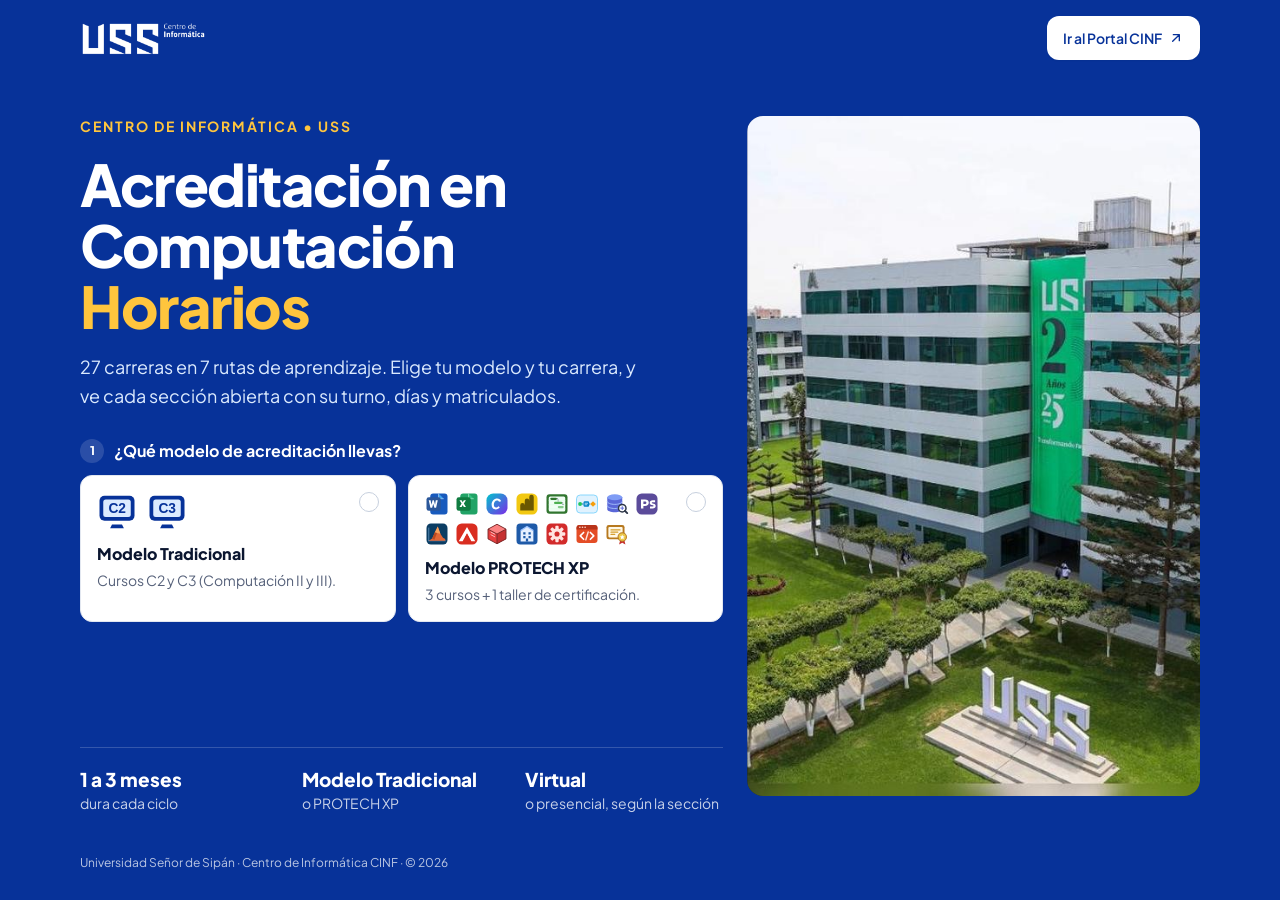
==== index.html @ 7e72a82c "feat(horarios): renombrar columna a Cupos y agregar boton de registrar en secciones" ====
<!DOCTYPE html>
<html lang="es" data-type="service" data-radius="soft" data-motion>

<head>
    <meta charset="utf-8" />
    <meta name="viewport" content="width=device-width, initial-scale=1" />
    <title>Horarios del Centro de Informática USS | Consulta de cursos</title>
    <meta name="description"
        content="Elige tu carrera de la Universidad Señor de Sipán y consulta las secciones abiertas del Centro de Informática: turno, días y matriculados." />
    <meta name="page-type" content="service" />
    <meta name="site-kind" content="other" />
    <meta name="theme-color" content="#073299" />
    <link rel="icon" type="image/x-icon" href="favicon.ico" />

    <!-- Compartir: título, descripción y foto del campus -->
    <meta property="og:type" content="website" />
    <meta property="og:title" content="Horarios del Centro de Informática USS" />
    <meta property="og:description"
        content="27 carreras, 7 rutas de aprendizaje. Consulta las secciones abiertas por ciclo." />
    <meta property="og:image" content="assets/img/campus-uss.jpg" />
    <meta property="og:locale" content="es_PE" />
    <meta name="twitter:card" content="summary_large_image" />

    <!-- Tipografía oficial USS: Plus Jakarta Sans -->
    <link rel="preconnect" href="https://fonts.googleapis.com" />
    <link rel="preconnect" href="https://fonts.gstatic.com" crossorigin />
    <link href="https://fonts.googleapis.com/css2?family=Plus+Jakarta+Sans:wght@400;500;600;700;800&display=swap"
        rel="stylesheet" />

    <link rel="stylesheet" href="assets/css/estilos.css?v=74" />
    <script>document.documentElement.classList.add('m-enter'); setTimeout(() => document.documentElement.classList.add('m-enter-done'), 700)</script>
</head>

<body>
    <!--
      Tipo: service (Centro de Informática USS, consulta de horarios).
      Hero: la herramienta de 3 pasos + foto real del campus (assets/img/campus-uss.jpg).
      Fondo azul institucional plano, sin efectos. Movimiento: assets/motion (Taste-Skill 2.5).
    -->
    <!-- Header institucional modular -->
    <header id="cinf-header" data-variant="hero" data-portal-url="https://informatica-uss.vercel.app/" data-logo-url="assets/img/logo-uss.png?v=61"></header>
    <script src="assets/js/nav-header.js"></script>

    <main id="contenido">
        <section class="hero" data-enter aria-labelledby="hero-h">
            <div class="wrap">
                <div class="hero-text hero__grid">
                    <div class="hero__texto">
                        <!-- HeroIntro modular (desacoplado, dimensiones idénticas a GEX) -->
                        <div id="hero-intro" data-eyebrow="Centro de Informática • USS" data-title-prefix="Acreditación en Computación" data-highlight="Horarios" data-lead="27 carreras en 7 rutas de aprendizaje. Elige tu modelo y tu carrera, y ve cada sección abierta con su turno, días y matriculados."></div>
                        <script src="assets/js/hero-intro.js"></script>

                        <!-- La herramienta: los tres pasos viven en este panel -->
                        <div class="herramienta" id="tarjeta-carrera">

                            <!-- PASO 1: Modelo de acreditación (va primero: define qué cursos se muestran) -->
                            <div class="paso paso-modelo" id="paso-modelo">
                                <p class="paso__titulo" id="titulo-modelo">
                                    <span class="paso__num" aria-hidden="true">1</span>
                                    <span data-texto="portada.pregunta">¿Qué modelo de acreditación llevas?</span>
                                </p>
                                <div class="selector-modelo-grid" role="radiogroup" aria-labelledby="titulo-modelo">
                                    <div class="card card-modelo-opcion" id="opcion-modelo-tradicional"
                                        data-modelo="tradicional" role="radio" aria-checked="false" tabindex="0">
                                        <span class="card-modelo-opcion__check" aria-hidden="true"></span>
                                        <span class="card-modelo-opcion__iconos card-modelo-opcion__iconos--grandes"
                                            aria-hidden="true">
                                            <img src="assets/img/cursos/computacion-ii.svg?v=2" alt="C2" width="40"
                                                height="40" />
                                            <img src="assets/img/cursos/computacion-iii.svg?v=2" alt="C3" width="40"
                                                height="40" />
                                        </span>
                                        <strong class="card-modelo-opcion__titulo" data-texto="tradicional.titulo">Modelo Tradicional</strong>
                                        <span class="card-modelo-opcion__desc" data-texto="tradicional.descripcion">Cursos C2 y C3 (Computación II y III).</span>
                                    </div>

                                    <div class="card card-modelo-opcion" id="opcion-modelo-protech"
                                        data-modelo="protech" role="radio" aria-checked="false" tabindex="0">
                                        <span class="card-modelo-opcion__check" aria-hidden="true"></span>
                                        <span class="card-modelo-opcion__iconos" aria-hidden="true">
                                            <img src="assets/img/cursos/word.svg" alt="" width="24" height="24" />
                                            <img src="assets/img/cursos/excel.svg" alt="" width="24" height="24" />
                                            <img src="assets/img/cursos/canva.svg" alt="" width="24" height="24" />
                                            <img src="assets/img/cursos/power-bi.svg" alt="" width="24" height="24" />
                                            <img src="assets/img/cursos/project.svg" alt="" width="24" height="24" />
                                            <img src="assets/img/cursos/bizagi.svg" alt="" width="24" height="24" />
                                            <img src="assets/img/cursos/base-datos.svg" alt="" width="24" height="24" />
                                            <img src="assets/img/cursos/spss.svg" alt="" width="24" height="24" />
                                            <img src="assets/img/cursos/matlab.svg" alt="" width="24" height="24" />
                                            <img src="assets/img/cursos/autocad.svg" alt="" width="24" height="24" />
                                            <img src="assets/img/cursos/sketchup.svg" alt="" width="24" height="24" />
                                            <img src="assets/img/cursos/revit.svg" alt="" width="24" height="24" />
                                            <img src="assets/img/cursos/solidworks.svg" alt="" width="24" height="24" />
                                            <img src="assets/img/cursos/diseno-web.svg" alt="" width="24" height="24" />
                                            <img src="assets/img/cursos/taller.svg" alt="" width="24" height="24" />
                                        </span>
                                        <strong class="card-modelo-opcion__titulo" data-texto="protech.titulo">Modelo PROTECH XP</strong>
                                        <span class="card-modelo-opcion__desc" data-texto="protech.descripcion">3 cursos + 1 taller de
                                            certificación.</span>
                                    </div>
                                </div>
                            </div>

                            <!-- PASO 2: Carrera (aparece al elegir el modelo) -->
                            <div class="paso" id="vista-carrera" hidden>
                                <p class="paso__titulo">
                                    <span class="paso__num" aria-hidden="true">2</span>
                                    <label for="input-carrera-principal">¿Cuál es tu carrera?</label>
                                </p>
                                <div class="buscador-fila">
                                    <div class="carrera-combobox" id="carrera-combobox">
                                        <div class="carrera-combobox__wrap" id="carrera-combobox-wrap">
                                            <svg class="icono carrera-combobox__icono" viewBox="0 0 24 24"
                                                aria-hidden="true">
                                                <circle cx="11" cy="11" r="7" />
                                                <path d="m20 20-3.5-3.5" />
                                            </svg>
                                            <input type="text" class="carrera-combobox__input"
                                                id="input-carrera-principal"
                                                placeholder="Psicología, Derecho, Sistemas…" autocomplete="off"
                                                spellcheck="false" aria-controls="lista-opciones-carreras"
                                                aria-autocomplete="list" />
                                            <button type="button" class="carrera-combobox__chevron"
                                                id="btn-toggle-carrera" aria-label="Ver todas las carreras">
                                                <svg class="icono" viewBox="0 0 24 24" aria-hidden="true">
                                                    <path d="m6 9 6 6 6-6" />
                                                </svg>
                                            </button>
                                        </div>
                                        <div class="carrera-combobox__dropdown" id="dropdown-carreras" hidden>
                                            <div class="carrera-combobox__options" id="lista-opciones-carreras"
                                                role="listbox" aria-label="Carreras"></div>
                                        </div>
                                    </div>
                                    <button type="button" class="btn btn--primary btn--lg" id="btn-buscar-carrera">Ver
                                        mis
                                        horarios</button>
                                </div>
                                <p class="campo__ayuda">Después eliges el ciclo y ves sus horarios.</p>
                            </div>

                            <!-- PASO 3: aparece en el mismo panel al elegir la carrera -->
                            <div class="paso" id="vista-ciclos" hidden>
                                <div class="carrera-seleccionada-barra">
                                    <div>
                                        <span class="carrera-seleccionada-barra__tag">Tu carrera</span>
                                        <strong class="carrera-seleccionada-barra__nombre"
                                            id="carrera-elegida-badge">Derecho</strong>
                                    </div>
                                    <button type="button" class="btn btn--claro btn--sm" id="btn-cambiar-carrera">
                                        Cambiar carrera
                                    </button>
                                </div>

                                <!-- PASO 3: Ciclo de apertura -->
                                <div class="paso paso-ciclos">
                                    <p class="paso__titulo">
                                        <span class="paso__num" aria-hidden="true">3</span>
                                        Elige el ciclo y abre sus horarios
                                    </p>
                                    <div class="grid-ciclos-compacto" id="grid-ciclos"></div>
                                </div>
                            </div>
                        </div>

                        <dl class="hero__datos">
                            <div>
                                <dt data-texto="datos.0.valor">1 a 3 meses</dt>
                                <dd data-texto="datos.0.texto">dura cada ciclo</dd>
                            </div>
                            <div>
                                <dt data-texto="datos.1.valor">Modelo Tradicional</dt>
                                <dd data-texto="datos.1.texto">o PROTECH XP</dd>
                            </div>
                            <div>
                                <dt data-texto="datos.2.valor">Virtual</dt>
                                <dd data-texto="datos.2.texto">o presencial, según la sección</dd>
                            </div>
                        </dl>
                    </div>

                    <div class="hero__frame">
                        <img class="hero__media" src="assets/img/campus-uss.jpg"
                            srcset="assets/img/campus-uss-800.jpg 800w, assets/img/campus-uss.jpg 1280w"
                            sizes="(max-width: 991px) 100vw, 1200px" fetchpriority="high"
                            alt="Campus de la Universidad Señor de Sipán en Chiclayo, con el letrero USS en los jardines"
                            width="1280" height="784" />
                    </div>
                </div>
                <p class="hero__pie">Universidad Señor de Sipán · Centro de Informática CINF · © 2026</p>
            </div>
        </section>
    </main>

    <!-- Datos (Google Drive) y lógica de selección -->
    <script src="assets/js/config.js?v=49"></script>
    <script src="assets/js/datos.js?v=54"></script>
    <script src="assets/js/textos.js?v=2"></script>
    <script src="assets/js/index.js?v=70"></script>
    <script type="module">
        // En el portal (informatica-uss.vercel.app) el proxy no reenvía /assets/motion/;
        // ahí la capa de movimiento se pide directo al deploy de esta app.
        const raiz = location.hostname === 'informatica-uss.vercel.app' ? 'https://uss-consulta-curso.vercel.app/' : './';
        import(`${raiz}assets/motion/motion.js?v=61`);
    </script>
</body>

</html>
---- assets/css/estilos.css ----
/* ===================================================================
   USS Consulta de Cursos · Estilos del Centro de Informática (CINF)
   Archivo: assets/css/estilos.css
   Sistema propio (sin Bootstrap): tokens, escala tipográfica de 6 pasos,
   un estilo de tarjeta, un par de botones y un radio.
   La capa de movimiento (hover, press, entrada del hero) vive en
   assets/motion/motion.css (Taste-Skill 2.5) y lee los tokens de aquí.
   =================================================================== */

/* -------------------------------------------------------------------
   0. Tokens
   ------------------------------------------------------------------- */
:root {
    /* Color institucional USS */
    --uss-azul: #073299;
    --uss-azul-900: #041d5f;
    --uss-azul-700: #0a3fb8;
    --uss-azul-50: #eef3fd;
    --uss-oro: #ffc53d;

    /* Tierra, tinta y líneas */
    --bg: #ffffff;
    --surface: #f4f6fa;
    --ink: #0b1630;
    --ink-2: #2a3550;
    --muted: #556079;
    --line: #e2e7f0;
    --line-strong: #c7d0de;
    --card: #ffffff;

    /* Acción (la lee motion.css) */
    --action: var(--uss-azul);
    --action-ink: #ffffff;

    /* Estados */
    --ok: #0f7a45;
    --ok-bg: #e8f6ee;
    --cerrado: #b42318;
    --cerrado-bg: #fdecea;

    /* Tipografía: 6 pasos */
    --font: "Plus Jakarta Sans", system-ui, -apple-system, "Segoe UI", Roboto, sans-serif;
    --t-xs: 12px;
    --t-sm: 14px;
    --t-base: 16px;
    --t-lg: 19px;
    --t-xl: 26px;
    --t-hero: clamp(36px, 4.2vw, 60px);

    /* Forma y espacio */
    --r: 12px;
    --r-sm: 8px;
    --r-btn: 10px;
    --gut: 80px;
    --wrap: 1280px;
    --nav-h: 76px;
    --ease: cubic-bezier(.2, .8, .2, 1);
    --sombra: 0 1px 2px rgb(11 22 48 / .05), 0 8px 24px -16px rgb(11 22 48 / .18);
}

/* -------------------------------------------------------------------
   1. Base
   ------------------------------------------------------------------- */
*,
*::before,
*::after {
    box-sizing: border-box;
}

html {
    -webkit-text-size-adjust: 100%;
}

body {
    margin: 0;
    min-height: 100vh;
    display: flex;
    flex-direction: column;
    background: var(--surface);
    color: var(--ink);
    font-family: var(--font);
    font-size: var(--t-base);
    line-height: 1.5;
    -webkit-font-smoothing: antialiased;
}

h1, h2, h3, p, ul, ol, figure {
    margin: 0;
}

img, svg {
    display: block;
    max-width: 100%;
}

button, input, select {
    font: inherit;
    color: inherit;
}

button {
    cursor: pointer;
}

a {
    color: var(--action);
}

[hidden] {
    display: none !important;
}

:focus-visible {
    outline: 2px solid var(--action);
    outline-offset: 2px;
}

.visually-hidden {
    position: absolute !important;
    width: 1px;
    height: 1px;
    padding: 0;
    margin: -1px;
    overflow: hidden;
    clip: rect(0 0 0 0);
    white-space: nowrap;
    border: 0;
}

.icono {
    width: 20px;
    height: 20px;
    flex: none;
    fill: none;
    stroke: currentColor;
    stroke-width: 1.8;
    stroke-linecap: round;
    stroke-linejoin: round;
}

.icono--sm {
    width: 16px;
    height: 16px;
}

.wrap {
    width: min(100% - 2 * var(--gut), var(--wrap));
    margin-inline: auto;
}

@media (max-width: 1023px) {
    :root {
        --gut: 48px;
    }
}

@media (max-width: 639px) {
    :root {
        --gut: 20px;
    }
}

/* Enlace para saltar al contenido: primer foco del teclado */
.skip-link {
    position: absolute;
    top: 12px;
    left: 0;
    z-index: 100;
    padding: 10px 16px;
    border-radius: var(--r-btn);
    background: var(--bg);
    color: var(--ink);
    font-weight: 700;
    font-size: var(--t-sm);
    text-decoration: none;
    transform: translateY(-160%);
}

.skip-link:focus-visible {
    transform: none;
}

/* -------------------------------------------------------------------
   2. Botones: un par (primario y secundario) + variante clara sobre azul
   El hover, el paso de 1px y el press los pone motion.css.
   ------------------------------------------------------------------- */
.btn {
    display: inline-flex;
    align-items: center;
    justify-content: center;
    gap: 8px;
    min-height: 44px;
    padding: 0 18px;
    border: 1px solid transparent;
    border-radius: var(--r-btn);
    font-size: var(--t-sm);
    font-weight: 700;
    line-height: 1;
    text-decoration: none;
    white-space: nowrap;
    cursor: pointer;
}

.btn--primary {
    background: var(--action);
    color: var(--action-ink);
}

.btn--secondary {
    background: var(--bg);
    color: var(--ink);
    border-color: var(--line-strong);
}

.btn--claro {
    background: transparent;
    color: #ffffff;
    border-color: rgb(255 255 255 / .42);
}

.btn--claro:hover {
    background: rgb(255 255 255 / .1);
    border-color: rgb(255 255 255 / .8);
}

.btn--sm {
    min-height: 40px;
    padding: 0 14px;
}

.btn--lg {
    min-height: 56px;
    height: 56px;
    padding: 0 24px;
    border-radius: 12px;
    font-size: 16px;
    font-weight: 700;
}

@media (min-width: 640px) {
    .btn--lg {
        min-height: 64px;
        height: 64px;
    }
}

/* -------------------------------------------------------------------
   3. Navegación
   ------------------------------------------------------------------- */
.nav {
    position: relative;
    z-index: 20;
}

.nav__fila {
    position: relative;
    display: flex;
    align-items: center;
    justify-content: space-between;
    gap: 16px;
    min-height: var(--nav-h);
}

.nav__izq {
    display: flex;
    align-items: center;
    gap: 16px;
    min-width: 0;
}

.nav__marca {
    display: inline-flex;
    align-items: center;
    min-height: 44px;
    text-decoration: none;
}

.nav__marca img {
    width: auto;
    height: 34px;
}

.nav--sobre-azul .nav__marca img {
    filter: brightness(0) invert(1);
}

/* Sobre el azul del hero (portada) */
.nav--sobre-azul {
    position: absolute;
    inset: 0 0 auto 0;
}

/* Barra clara fija (página de horarios) */
.nav--claro {
    position: sticky;
    top: 0;
    background: var(--bg);
    border-bottom: 1px solid var(--line);
}

.nav--claro .nav__fila {
    min-height: 64px;
}

.nav__texto-largo {
    display: inline;
}

/* -------------------------------------------------------------------
   4. Portada: el hero es la herramienta (pasos 1 a 3) + foto del campus
   ------------------------------------------------------------------- */
.hero {
    position: relative;
    min-height: 100vh;
    min-height: 100svh;
    display: flex;
    flex-direction: column;
    padding-top: var(--nav-h);
    padding-bottom: 0;
    background: var(--uss-azul);
    color: #ffffff;
}

/* Sobre el azul, la acción principal es el dorado institucional */
.hero {
    --action: var(--uss-oro);
    --action-ink: var(--ink);
}

.hero > .wrap {
    flex: 1;
    display: flex;
    flex-direction: column;
    justify-content: space-between;
}

.hero-text {
    flex: 1;
    margin-block: auto;
    padding: 32px 0;
}

@media (min-width: 1024px) {
    .hero-text {
        padding: 40px 0;
    }
}

.hero__pie {
    padding-bottom: 28px;
    color: rgb(255 255 255 / .72);
    font-size: var(--t-xs);
    text-wrap: balance;
}

/* Tres datos reales al pie de la columna de texto */
.hero__datos {
    display: grid;
    grid-template-columns: repeat(3, minmax(0, 1fr));
    gap: 24px;
    margin: auto 0 0;
    padding-top: 20px;
    border-top: 1px solid rgb(255 255 255 / .18);
}

.hero__datos dt {
    font-size: var(--t-lg);
    font-weight: 800;
    line-height: 1.2;
}

.hero__datos dd {
    margin: 2px 0 0;
    font-size: var(--t-sm);
    color: rgb(255 255 255 / .78);
}

.hero:has(#vista-ciclos:not([hidden])) .hero__datos {
    display: none;
}

.hero > .wrap {
    position: relative;
    z-index: 1;
}

.hero__grid {
    display: grid;
    grid-template-columns: repeat(12, minmax(0, 1fr));
    column-gap: 24px;
    row-gap: 32px;
    align-items: start;
}

.hero__texto {
    grid-column: 1 / span 7;
    align-self: stretch;
    padding-right: 0;
    display: flex;
    flex-direction: column;
    min-width: 0;
}

.hero-intro {
    display: flex;
    flex-direction: column;
}

.hero__eyebrow {
    color: var(--uss-oro, #ffc53d);
    font-size: 14px;
    font-weight: 700;
    letter-spacing: .14em;
    text-transform: uppercase;
    margin: 0 0 16px 0;
}

.hero h1 {
    font-size: 2.15rem;
    line-height: 1.06;
    font-weight: 800;
    letter-spacing: -0.025em;
    margin: 0 0 16px 0;
    color: #ffffff;
    max-width: none;
    text-wrap: balance;
}

@media (min-width: 640px) {
    .hero h1 {
        font-size: 3rem;
    }
}

@media (min-width: 1280px) {
    .hero h1 {
        font-size: 3.6rem;
    }
}

.hero__resalte {
    display: block;
    color: var(--uss-oro, #ffc53d);
}

.hero__lead {
    max-width: 576px;
    color: #dbeafe;
    font-size: 18px;
    line-height: 1.625;
    margin: 0 0 28px 0;
}

.hero__frame {
    grid-column: 8 / span 5;
    position: relative;
    align-self: stretch;
    height: min(680px, calc(100svh - var(--nav-h) - 96px));
    min-height: 440px;
    border-radius: 16px;
    overflow: hidden;
    background: var(--uss-azul-900);
}

.hero__media {
    width: 100%;
    height: 100%;
    object-fit: cover;
    object-position: 46% 60%;
    transition: transform 700ms cubic-bezier(0.16, 1, 0.3, 1);
}

.hero__frame:hover .hero__media {
    transform: scale(1.03);
}

/* Con la carrera elegida el hero cede espacio a los pasos 2 y 3 */
.hero:has(#vista-ciclos:not([hidden])) h1 {
    max-width: none;
    font-size: clamp(30px, 2.8vw, 40px);
}

.hero:has(#vista-ciclos:not([hidden])) .hero__lead {
    display: none;
}

.hero:has(#vista-ciclos:not([hidden])) .hero__texto {
    gap: 16px;
}

/* -------------------------------------------------------------------
   5. Panel de la herramienta (una sola caja)
   ------------------------------------------------------------------- */
.herramienta {
    position: relative;
    color: #ffffff;
}

.campo__etiqueta {
    display: block;
    margin-bottom: 8px;
    font-size: var(--t-sm);
    font-weight: 700;
    color: #ffffff;
}

.campo__ayuda {
    margin-top: 10px;
    font-size: var(--t-sm);
    color: rgb(255 255 255 / .78);
}

/* Paso: número + título en una línea, separado por una regla fina */
.paso + .paso {
    margin-top: 20px;
    padding-top: 20px;
    border-top: 1px solid rgb(255 255 255 / .18);
}

.paso__titulo {
    display: flex;
    align-items: center;
    gap: 10px;
    margin-bottom: 12px;
    font-size: var(--t-base);
    font-weight: 700;
    color: #ffffff;
}

.paso__num {
    display: inline-grid;
    place-items: center;
    width: 24px;
    height: 24px;
    flex: none;
    border-radius: 50%;
    background: rgb(255 255 255 / .14);
    color: #ffffff;
    font-size: var(--t-xs);
    font-weight: 800;
}

/* --- Buscador de carrera (combobox) --- */
.buscador-fila {
    display: flex;
    gap: 12px;
}

@media (max-width: 639px) {
    .buscador-fila {
        flex-direction: column;
    }
}

.carrera-combobox {
    position: relative;
    flex: 1;
    min-width: 0;
}

.carrera-combobox__wrap {
    position: relative;
}

.carrera-combobox__icono {
    position: absolute;
    top: 50%;
    left: 16px;
    color: var(--muted);
    transform: translateY(-50%);
    pointer-events: none;
}

.carrera-combobox__input {
    width: 100%;
    height: 56px;
    color: var(--ink);
    padding: 0 56px 0 46px;
    border: 1px solid var(--line-strong);
    border-radius: 12px;
    background: var(--bg);
    font-size: var(--t-base);
    font-weight: 500;
    transition: border-color 140ms var(--ease), box-shadow 140ms var(--ease);
}

@media (min-width: 640px) {
    .carrera-combobox__input {
        height: 64px;
    }
}

.carrera-combobox__input:hover {
    border-color: color-mix(in oklab, var(--ink) 40%, transparent);
}

.carrera-combobox__input:focus,
.carrera-combobox__wrap.abierto .carrera-combobox__input {
    border-color: var(--uss-azul);
    box-shadow: 0 0 0 3px var(--uss-oro);
    outline: none;
}

.carrera-combobox__input::placeholder {
    color: #6b7489;
}

.carrera-combobox__chevron {
    position: absolute;
    top: 6px;
    right: 6px;
    display: inline-grid;
    place-items: center;
    width: 44px;
    height: 44px;
    flex: none;
    border: 0;
    border-radius: var(--r-sm);
    background: transparent;
    color: var(--muted);
    transition: background-color 150ms var(--ease), color 150ms var(--ease);
}

.carrera-combobox__chevron:hover {
    background: var(--surface);
    color: var(--ink);
}

.carrera-combobox__wrap.abierto .carrera-combobox__chevron .icono {
    transform: rotate(180deg);
}

.carrera-combobox__dropdown {
    color: var(--ink);
    overscroll-behavior: contain;
    position: absolute;
    top: calc(100% + 6px);
    left: 0;
    right: 0;
    z-index: 30;
    max-height: min(320px, 46vh);
    overflow-y: auto;
    padding: 6px;
    border: 1px solid var(--line);
    border-radius: var(--r);
    background: var(--bg);
    box-shadow: 0 18px 40px -18px rgb(11 22 48 / .35);
}

.carrera-combobox__item {
    display: flex;
    align-items: center;
    justify-content: space-between;
    gap: 12px;
    min-height: 44px;
    padding: 8px 12px;
    border-radius: var(--r-sm);
    font-size: var(--t-base);
    font-weight: 500;
    cursor: pointer;
}

.carrera-combobox__item:hover,
.carrera-combobox__item.activo {
    background: var(--uss-azul-50);
}

.carrera-combobox__item.seleccionado {
    color: var(--uss-azul);
    font-weight: 700;
}

.carrera-combobox__item-ruta {
    flex: none;
    font-size: var(--t-xs);
    font-weight: 600;
    color: var(--muted);
}

.carrera-combobox__highlight {
    background: #fff1c7;
    border-radius: 3px;
}

.carrera-combobox__empty {
    padding: 14px 12px;
    font-size: var(--t-sm);
    color: var(--muted);
}

/* --- Carrera elegida --- */
.carrera-seleccionada-barra {
    display: flex;
    align-items: center;
    justify-content: space-between;
    gap: 12px;
    margin-bottom: 20px;
    padding-bottom: 16px;
    border-bottom: 1px solid rgb(255 255 255 / .18);
}

.carrera-seleccionada-barra__tag {
    display: block;
    font-size: var(--t-xs);
    font-weight: 600;
    color: rgb(255 255 255 / .72);
}

.carrera-seleccionada-barra__nombre {
    display: block;
    font-size: var(--t-lg);
    font-weight: 800;
    line-height: 1.25;
}

/* --- Una sola familia de tarjeta: opciones de modelo y ciclos --- */
.card {
    position: relative;
    display: flex;
    flex-direction: column;
    gap: 6px;
    width: 100%;
    padding: 16px;
    border: 1px solid var(--line);
    border-radius: var(--r);
    background: var(--card);
    color: var(--ink);
    text-align: left;
    cursor: pointer;
}

.card[aria-checked="true"],
.card.activa {
    border-color: var(--uss-oro);
    box-shadow: 0 0 0 2px var(--uss-oro);
}

.selector-modelo-grid {
    display: grid;
    grid-template-columns: repeat(2, minmax(0, 1fr));
    gap: 12px;
}

.card-modelo-opcion__check {
    position: absolute;
    top: 16px;
    right: 16px;
    width: 20px;
    height: 20px;
    border: 1.5px solid var(--line-strong);
    border-radius: 50%;
    background: var(--bg);
}

.card[aria-checked="true"] .card-modelo-opcion__check {
    border: 6px solid var(--action);
}

.card-modelo-opcion__iconos {
    display: flex;
    flex-wrap: wrap;
    gap: 6px;
    margin-bottom: 6px;
    padding-right: 32px; /* deja libre el círculo de selección */
}

.card-modelo-opcion__iconos img {
    width: 24px;
    height: 24px;
}

/* Modelo Tradicional: dos íconos con la sigla (C2, C3), más grandes para que se lea */
.card-modelo-opcion__iconos--grandes {
    gap: 10px;
}

.card-modelo-opcion__iconos--grandes img {
    width: 40px;
    height: 40px;
}

.card-modelo-opcion__titulo {
    padding-right: 28px;
    font-size: var(--t-base);
    font-weight: 800;
    line-height: 1.3;
}

.card-modelo-opcion__desc {
    font-size: var(--t-sm);
    line-height: 1.45;
    color: var(--muted);
}

/* --- Ciclos --- */
.grid-ciclos-compacto {
    display: grid;
    grid-template-columns: repeat(2, minmax(0, 1fr));
    gap: 16px 12px;
    margin-top: 10px;
}

.ciclo-btn {
    position: relative;
    gap: 12px;
    font: inherit;
}

.ciclo-btn:disabled {
    cursor: not-allowed;
    opacity: .5;
}

/* Badge de duración en meses superpuesto en el lado superior derecho */
.ciclo-btn__meses-badge {
    position: absolute;
    top: -10px;
    right: 14px;
    z-index: 2;
    display: inline-flex;
    align-items: center;
    justify-content: center;
    height: 22px;
    padding: 0 10px;
    border-radius: 999px;
    background: #ffffff;
    color: var(--uss-azul);
    border: 1.5px solid var(--uss-azul);
    font-size: 11px;
    font-weight: 800;
    line-height: 1;
    letter-spacing: 0.02em;
    box-shadow: 0 2px 6px -1px rgb(11 22 48 / .18);
    pointer-events: none;
    white-space: nowrap;
    transition: background 150ms var(--ease), color 150ms var(--ease), border-color 150ms var(--ease), box-shadow 150ms var(--ease);
}

@media (hover: hover) and (pointer: fine) {
    .ciclo-btn:hover .ciclo-btn__meses-badge {
        background: var(--uss-azul);
        color: #ffffff;
        border-color: #ffffff;
        box-shadow: 0 4px 10px -1px rgb(4 29 95 / .35);
    }
}

.ciclo-btn__header {
    display: flex;
    flex-direction: column;
    gap: 2px;
    padding-right: 76px; /* Espacio para el badge superpuesto */
}

.ciclo-btn__mes {
    font-size: var(--t-lg);
    font-weight: 800;
    line-height: 1.2;
}

.ciclo-btn__duracion {
    font-size: var(--t-sm);
    font-weight: 700;
    color: var(--uss-azul-700);
    letter-spacing: -0.01em;
}

.ciclo-btn__footer {
    display: flex;
    flex-direction: column;
    align-items: flex-start;
    gap: 8px;
    margin-top: auto;
}

.ciclo-btn__badge {
    font-size: var(--t-xs);
    font-weight: 700;
    color: var(--ok);
}

.ciclo-btn__accion {
    display: inline-flex;
    align-items: center;
    gap: 6px;
    font-size: var(--t-sm);
    font-weight: 700;
    color: var(--uss-azul);
}

.ciclo-btn__accion::after {
    content: "→";
    transition: transform 120ms var(--ease);
}

@media (hover: hover) and (pointer: fine) {
    .ciclo-btn:hover .ciclo-btn__accion::after {
        transform: translateX(3px);
        transition-duration: 150ms;
    }
}

.ciclos-proximos {
    margin-top: 12px;
    font-size: var(--t-sm);
    color: rgb(255 255 255 / .82);
}

.ciclos-ayuda {
    margin-top: 12px;
    font-size: var(--t-sm);
    color: rgb(255 255 255 / .82);
}

.ciclos-ayuda a {
    color: #ffffff;
    font-weight: 700;
    text-underline-offset: 3px;
}

/* --- Estado de red (carga desde Google Drive) --- */
.estado-red {
    padding: 4px 0;
}

.estado-red__titulo {
    font-weight: 800;
    color: var(--cerrado);
}

.estado-red__texto {
    display: flex;
    align-items: center;
    gap: 10px;
    font-size: var(--t-sm);
    color: var(--muted);
}

/* En la portada el estado de red va sobre el azul */
.hero .estado-red__titulo {
    color: #ffd2cc;
}

.hero .estado-red__texto {
    color: rgb(255 255 255 / .85);
}

.hero .estado-red__spinner {
    border-color: rgb(255 255 255 / .25);
    border-top-color: #ffffff;
}

.hero .esqueleto {
    background: linear-gradient(90deg, rgb(255 255 255 / .06) 0%, rgb(255 255 255 / .14) 50%, rgb(255 255 255 / .06) 100%);
    background-size: 200% 100%;
}

.estado-red--error .estado-red__texto {
    margin-top: 4px;
}

.estado-red__acciones {
    display: flex;
    flex-wrap: wrap;
    gap: 8px;
    margin-top: 14px;
}

.estado-red__spinner {
    width: 16px;
    height: 16px;
    flex: none;
    border: 2px solid var(--line);
    border-top-color: var(--action);
    border-radius: 50%;
    animation: giro 0.8s linear infinite;
}

@keyframes giro {
    to {
        transform: rotate(360deg);
    }
}

.estado-red__esqueletos {
    display: grid;
    grid-template-columns: repeat(2, minmax(0, 1fr));
    gap: 12px;
    margin-top: 14px;
}

.estado-red__filas {
    display: grid;
    gap: 8px;
    margin-top: 14px;
}

.esqueleto {
    border-radius: var(--r-sm);
    background: linear-gradient(90deg, var(--surface) 0%, #e9edf4 50%, var(--surface) 100%);
    background-size: 200% 100%;
    animation: brillo 1.4s ease-in-out infinite;
}

.esqueleto--ciclo {
    height: 104px;
}

.esqueleto--fila {
    height: 44px;
}

@keyframes brillo {
    from {
        background-position: 100% 0;
    }

    to {
        background-position: -100% 0;
    }
}

/* -------------------------------------------------------------------
   6. Pie
   ------------------------------------------------------------------- */
.footer-uss {
    margin-top: auto;
    padding: 10px 0;
    border-top: 1px solid var(--line);
    background: var(--bg);
    color: var(--muted);
    font-size: var(--t-xs);
}

/* -------------------------------------------------------------------
   7. Página de horarios
   ------------------------------------------------------------------- */
.hoja-contenedor-horarios {
    display: flex;
    flex-direction: column;
    gap: 16px;
    padding-top: 24px;
    padding-bottom: 32px;
}

/* --- Cabecera de la consulta: carrera, ruta, modelo y ciclo --- */
.banner-carrera {
    display: flex;
    flex-wrap: wrap;
    align-items: center;
    gap: 8px 20px;
}

.banner-carrera__ciclo {
    display: inline-flex;
    align-items: center;
    min-height: 26px;
    padding: 0 10px;
    border-radius: 999px;
    background: var(--ink);
    color: #ffffff;
    font-size: var(--t-xs);
    font-weight: 700;
}

.banner-carrera__ciclo:empty {
    display: none;
}

.banner-carrera__nombre {
    font-size: var(--t-xl);
    font-weight: 800;
    line-height: 1.15;
    letter-spacing: -0.015em;
}

.banner-carrera__ruta {
    display: flex;
    flex-wrap: wrap;
    align-items: center;
    gap: 6px 10px;
    font-size: var(--t-sm);
    color: var(--muted);
}

.etiqueta,
.banner-carrera__badge,
.banner-carrera__duracion,
.banner-carrera__modelo-badge {
    display: inline-flex;
    align-items: center;
    min-height: 26px;
    padding: 0 10px;
    border-radius: 999px;
    background: var(--bg);
    border: 1px solid var(--line);
    color: var(--ink-2);
    font-size: var(--t-xs);
    font-weight: 700;
}

.banner-carrera__duracion {
    background: #f8fafc;
    border-color: #e2e8f0;
    color: #334155;
    letter-spacing: 0.01em;
}

.banner-carrera__duracion:empty {
    display: none;
}

.banner-carrera__modelo-badge {
    background: var(--uss-azul-50);
    border-color: transparent;
    color: var(--uss-azul);
}

/* --- Filtros --- */
.cinta-horarios {
    padding: 16px;
    border: 1px solid var(--line);
    border-radius: var(--r);
    background: var(--bg);
}

.filtros-horarios {
    display: grid;
    grid-template-columns: minmax(220px, 1.6fr) repeat(3, minmax(0, 1fr)) 44px;
    gap: 8px;
}

.filtros-horarios__buscar {
    position: relative;
    display: block;
    margin: 0;
}

.filtros-horarios__lupa {
    position: absolute;
    top: 50%;
    left: 12px;
    color: var(--muted);
    transform: translateY(-50%);
    pointer-events: none;
}

.campo {
    width: 100%;
    min-height: 44px;
    padding: 0 12px;
    border: 1px solid var(--line-strong);
    border-radius: var(--r-btn);
    background-color: var(--bg);
    font-size: var(--t-sm);
    font-weight: 500;
    color: var(--ink);
    transition: border-color 140ms var(--ease), box-shadow 140ms var(--ease);
}

.campo:hover {
    border-color: color-mix(in oklab, var(--ink) 40%, transparent);
}

.campo:focus {
    border-color: var(--action);
    box-shadow: 0 0 0 3px rgb(7 50 153 / .14);
    outline: none;
}

.filtros-horarios__buscar .campo {
    padding-left: 38px;
}

select.campo {
    appearance: none;
    padding-right: 34px;
    background-image: url("data:image/svg+xml,%3Csvg xmlns='http://www.w3.org/2000/svg' viewBox='0 0 24 24' fill='none' stroke='%23556079' stroke-width='2' stroke-linecap='round' stroke-linejoin='round'%3E%3Cpath d='m6 9 6 6 6-6'/%3E%3C/svg%3E");
    background-repeat: no-repeat;
    background-position: right 10px center;
    background-size: 16px;
    text-overflow: ellipsis;
    cursor: pointer;
}

select.campo.filtro-activo {
    border-color: var(--action);
    background-color: var(--uss-azul-50);
    color: var(--uss-azul);
    font-weight: 700;
}

.filtros-horarios__reset {
    display: inline-grid;
    place-items: center;
    width: 44px;
    height: 44px;
    border: 1px solid var(--line-strong);
    border-radius: var(--r-btn);
    background: var(--bg);
    color: var(--ink-2);
    transition: background-color 150ms var(--ease), transform 90ms var(--ease);
}

.filtros-horarios__reset:hover {
    background: var(--surface);
}

.filtros-horarios__reset:active {
    transform: translateY(1px) scale(.985);
}

/* --- Tabla --- */
.tabla-horarios-wrap {
    border: 1px solid var(--line);
    border-radius: var(--r);
    background: var(--bg);
    overflow: hidden;
}

.tabla-horarios__aviso {
    display: none;
    padding: 8px 16px;
    border-bottom: 1px solid var(--line);
    font-size: var(--t-xs);
    color: var(--muted);
}

.tabla-horarios-wrap.se-desliza .tabla-horarios__aviso {
    display: block;
}

.tabla-horarios__scroll {
    max-height: var(--alto-tabla, calc(100vh - 300px));
    min-height: 220px;
    overflow: auto;
    -webkit-overflow-scrolling: touch;
}

.tabla-horarios {
    width: 100%;
    border-collapse: separate;
    border-spacing: 0;
    font-size: var(--t-sm);
}

.tabla-horarios thead th {
    position: sticky;
    top: 0;
    z-index: 2;
    padding: 10px;
    border-bottom: 1px solid var(--line);
    background: #f8f9fc;
    color: var(--muted);
    font-size: var(--t-xs);
    font-weight: 700;
    text-align: left;
    white-space: nowrap;
}

.tabla-horarios tbody td {
    padding: 10px;
    border-bottom: 1px solid #eef1f6;
    vertical-align: middle;
    color: var(--ink);
}

.tabla-horarios tbody tr:last-child td {
    border-bottom: 0;
}

.tabla-horarios tbody tr {
    transition: background-color 120ms var(--ease);
}

.tabla-horarios tbody tr:hover td {
    background: #f8f9fc;
}

.tabla-horarios .col-centro {
    text-align: center;
}

/* Curso: icono real + nombre; repetido en filas seguidas se atenúa */
.badge-curso {
    display: inline-flex;
    align-items: center;
    gap: 10px;
    white-space: nowrap;
}

.badge-curso__icono {
    width: 24px;
    height: 24px;
    flex: none;
}

.badge-curso strong {
    font-weight: 700;
}

.col-curso--repite .badge-curso strong {
    color: var(--muted);
    font-weight: 600;
}

.badge-seccion {
    font-weight: 700;
    white-space: nowrap;
}

/* Estado: el único chip con color */
.badge-estado {
    display: inline-flex;
    align-items: center;
    gap: 6px;
    font-size: var(--t-sm);
    font-weight: 700;
    white-space: nowrap;
}

.badge-estado::before {
    content: "";
    width: 8px;
    height: 8px;
    border-radius: 50%;
    background: currentColor;
}

.badge-estado--abierto {
    color: var(--ok);
}

.badge-estado--cerrado {
    color: var(--cerrado);
}

.badge-estado--pendiente {
    color: var(--muted);
}

.fila-cerrada td {
    color: var(--muted);
}

.fila-cerrada .badge-curso__icono {
    opacity: .5;
}

.celda-fechas,
.celda-dias {
    display: flex;
    flex-direction: column;
    line-height: 1.35;
    white-space: nowrap;
}

.celda-fechas__fin,
.celda-dias__dias {
    font-size: var(--t-xs);
    color: var(--muted);
}

.celda-dias__hora {
    font-weight: 700;
}

.badge-turno,
.badge-aula {
    display: inline-flex;
    align-items: center;
    gap: 6px;
    white-space: nowrap;
}

.badge-turno__icono {
    width: 16px;
    height: 16px;
}

.badge-aula .icono {
    color: var(--muted);
}

.badge-cupos {
    font-weight: 700;
    white-space: nowrap;
    font-variant-numeric: tabular-nums;
}

/* Columna Registro y Botón Registrar */
.col-registro {
    text-align: center;
    white-space: nowrap;
    min-width: 110px;
}

.btn-registrar {
    display: inline-flex;
    align-items: center;
    justify-content: center;
    height: 34px;
    min-height: 34px;
    padding: 0 16px;
    border-radius: var(--r-btn);
    font-size: var(--t-xs);
    font-weight: 700;
    line-height: 1;
    border: 1px solid transparent;
    cursor: pointer;
    transition: background-color 140ms var(--ease), border-color 140ms var(--ease), transform 90ms var(--ease), box-shadow 140ms var(--ease);
    text-decoration: none;
    user-select: none;
}

.btn-registrar--activo {
    background: var(--uss-azul);
    color: #ffffff;
    box-shadow: 0 1px 2px rgb(7 50 153 / .2);
}

.btn-registrar--activo:hover {
    background: var(--uss-azul-700);
    transform: translateY(-1px);
    box-shadow: 0 4px 10px rgb(7 50 153 / .3);
}

.btn-registrar--activo:active {
    transform: translateY(1px);
}

.btn-registrar--cerrado {
    background: var(--surface);
    color: var(--muted);
    border-color: var(--line);
    cursor: not-allowed;
    opacity: 0.6;
}

.btn-registrar--sincronizando {
    display: inline-flex;
    align-items: center;
    justify-content: center;
    height: 34px;
    min-height: 34px;
    padding: 0 16px;
    border-radius: var(--r-btn);
    font-size: var(--t-xs);
    font-weight: 700;
    background: #f1f4f9;
    color: var(--muted);
    opacity: 0.65;
    animation: tenue-brillo 1.8s ease-in-out infinite;
}

.docente-asignado {
    font-weight: 600;
    min-width: 140px;
}

.docente-pendiente {
    color: var(--muted);
    font-style: italic;
    min-width: 140px;
}

.col-acceso {
    text-align: right;
}

.btn-zoom {
    min-height: 36px;
    padding: 0 12px;
}

.badge-acceso-pendiente {
    font-size: var(--t-xs);
    color: var(--muted);
    white-space: nowrap;
}

.resaltado {
    padding: 0 1px;
    border-radius: 3px;
    background: #fff1c7;
    color: inherit;
}

.tabla-horarios__vacio {
    display: flex;
    flex-direction: column;
    align-items: flex-start;
    gap: 8px;
    padding: 32px 24px;
}

.tabla-horarios__vacio h2 {
    font-size: var(--t-lg);
    font-weight: 800;
}

.tabla-horarios__vacio p {
    color: var(--muted);
}

.tabla-horarios__vacio .btn {
    margin-top: 8px;
}

/* --- Sincronización en vivo (Taste-Skill / Anti-Slop Loading) --- */
.sincronizacion-activa {
    position: relative;
    margin-bottom: 12px;
    padding: 12px 16px;
    border-radius: var(--r);
    border: 1px solid var(--line);
    background: var(--bg);
    overflow: hidden;
    box-shadow: 0 1px 3px rgb(0 0 0 / .03);
}

.sincronizacion-activa__progreso {
    position: absolute;
    inset: 0 0 auto 0;
    height: 2px;
    background: var(--uss-azul-50);
    overflow: hidden;
}

.sincronizacion-activa__progreso::after {
    content: "";
    position: absolute;
    inset: 0 auto 0 0;
    width: 28%;
    background: linear-gradient(90deg, #073299, #0d6efd);
    border-radius: 999px;
    animation: avance-sincronizacion 1.4s var(--ease) infinite;
}

@keyframes avance-sincronizacion {
    from {
        transform: translateX(-100%);
    }
    to {
        transform: translateX(380%);
    }
}

.sincronizacion-activa__cuerpo {
    display: flex;
    align-items: center;
    justify-content: space-between;
    gap: 16px;
    flex-wrap: wrap;
}

.sincronizacion-activa__info {
    display: flex;
    align-items: center;
    gap: 12px;
}

.sincronizacion-activa__pulso {
    position: relative;
    display: inline-flex;
    align-items: center;
    justify-content: center;
    width: 14px;
    height: 14px;
    flex: none;
}

.sincronizacion-activa__dot {
    width: 8px;
    height: 8px;
    border-radius: 50%;
    background: var(--uss-azul);
    animation: pulso-dot 1.6s ease-in-out infinite;
}

.sincronizacion-activa__onda {
    position: absolute;
    inset: 0;
    border-radius: 50%;
    border: 1.5px solid var(--uss-azul);
    opacity: .75;
    animation: pulso-onda 1.6s cubic-bezier(0, .2, .8, 1) infinite;
}

@keyframes pulso-dot {
    0%, 100% {
        transform: scale(1);
        opacity: 1;
    }
    50% {
        transform: scale(0.85);
        opacity: 0.7;
    }
}

@keyframes pulso-onda {
    0% {
        transform: scale(0.6);
        opacity: 0.8;
    }
    100% {
        transform: scale(1.6);
        opacity: 0;
    }
}

.sincronizacion-activa__textos {
    display: flex;
    flex-direction: column;
    gap: 1px;
}

.sincronizacion-activa__titulo {
    font-size: var(--t-sm);
    font-weight: 700;
    color: var(--ink);
}

.sincronizacion-activa__detalle {
    font-size: var(--t-xs);
    color: var(--muted);
}

.sincronizacion-activa__meta {
    display: flex;
    align-items: center;
    gap: 8px;
}

.sincronizacion-activa__chip {
    display: inline-flex;
    align-items: center;
    padding: 3px 9px;
    border-radius: 999px;
    background: var(--uss-azul-50);
    color: var(--uss-azul);
    font-size: var(--t-xs);
    font-weight: 700;
    letter-spacing: 0.02em;
}

/* --- Filas sincronizando (cursos reales + placeholders vivos) --- */
.fila-sincronizando {
    opacity: 0.88;
    cursor: default !important;
}

.fila-sincronizando .col-curso {
    opacity: 1 !important;
}

.badge-seccion--sincronizando,
.badge-estado--sincronizando,
.celda-fechas--sincronizando,
.badge-turno--sincronizando,
.celda-dias--sincronizando,
.badge-cupos--sincronizando {
    opacity: 0.65;
    background: #f1f4f9 !important;
    color: var(--muted) !important;
    border-color: #e2e8f0 !important;
    animation: tenue-brillo 1.8s ease-in-out infinite;
}

@keyframes tenue-brillo {
    0%, 100% {
        opacity: 0.6;
    }
    50% {
        opacity: 0.9;
    }
}

.tabla-horarios tbody tr:not(.fila-sincronizando) {
    animation: fadeInTr 0.22s var(--ease) both;
}

@keyframes fadeInTr {
    from {
        opacity: 0;
        transform: translateY(2px);
    }
    to {
        opacity: 1;
        transform: translateY(0);
    }
}

/* --- Preguntas frecuentes: desplegable, cerrado por defecto --- */
.ayuda-horarios {
    border: 1px solid var(--line);
    border-radius: var(--r);
    background: var(--bg);
}

.ayuda-horarios__summary {
    display: flex;
    align-items: center;
    justify-content: space-between;
    gap: 16px;
    min-height: 56px;
    padding: 12px 16px;
    border-radius: var(--r);
    cursor: pointer;
    list-style: none;
    transition: background-color 150ms var(--ease);
}

.ayuda-horarios__summary::-webkit-details-marker {
    display: none;
}

.ayuda-horarios__summary:hover {
    background: #f8f9fc;
}

.ayuda-horarios__titulo {
    font-size: var(--t-base);
    font-weight: 700;
}

.ayuda-horarios__chevron {
    color: var(--muted);
    transition: transform 150ms var(--ease);
}

.ayuda-horarios[open] .ayuda-horarios__chevron {
    transform: rotate(180deg);
}

.ayuda-horarios__cuerpo {
    padding: 4px 16px 20px;
}

.ayuda-horarios__lista {
    display: grid;
    grid-template-columns: repeat(2, minmax(0, 1fr));
    gap: 16px 40px;
    padding: 0;
    list-style: none;
}

.ayuda-horarios__lista li {
    padding-top: 14px;
    border-top: 1px solid var(--line);
    color: var(--ink-2);
    font-size: var(--t-sm);
}

.ayuda-horarios__lista strong {
    display: block;
    margin-bottom: 4px;
    color: var(--ink);
}

.ayuda-horarios__acciones {
    display: flex;
    flex-wrap: wrap;
    gap: 8px;
    margin-top: 20px;
}

/* -------------------------------------------------------------------
   8. Responsivo
   ------------------------------------------------------------------- */
@media (max-width: 1199px) {
    .buscador-fila {
        flex-direction: column;
    }

    .buscador-fila .btn {
        align-self: flex-start;
    }

    .filtros-horarios {
        grid-template-columns: repeat(3, minmax(0, 1fr)) 44px;
    }

    .filtros-horarios__buscar {
        grid-column: 1 / -1;
    }
}

@media (max-width: 1100px) {
    .selector-modelo-grid,
    .grid-ciclos-compacto {
        grid-template-columns: minmax(0, 1fr);
    }

    .hero:has(#vista-ciclos:not([hidden])) .selector-modelo-grid,
    .hero:has(#vista-ciclos:not([hidden])) .grid-ciclos-compacto {
        grid-template-columns: repeat(2, minmax(0, 1fr));
    }

    .hero:has(#vista-ciclos:not([hidden])) .hero__texto {
        grid-column: 1 / -1;
        padding-right: 0;
    }

    .hero:has(#vista-ciclos:not([hidden])) .hero__frame {
        display: none;
    }
}

@media (max-width: 991px) {
    .hero__texto,
    .hero__frame {
        grid-column: 1 / -1;
        padding-right: 0;
    }

    .hero h1 {
        max-width: 16ch;
    }

    .hero__frame {
        min-height: 0;
        height: 260px;
        max-height: none;
    }
}

@media (max-width: 767px) {
    :root {
        --nav-h: 68px;
    }

    .hero {
        align-items: flex-start;
        padding-bottom: 24px;
    }

    .hero__texto {
        gap: 16px;
    }

    .hero__lead {
        font-size: var(--t-base);
    }

    .buscador-fila {
        flex-direction: column;
    }

    .buscador-fila .btn {
        width: 100%;
    }

    .hero__frame {
        height: clamp(160px, 22svh, 240px);
    }

    .hero__datos {
        display: none;
    }

    .hero:has(#vista-ciclos:not([hidden])) .selector-modelo-grid,
    .hero:has(#vista-ciclos:not([hidden])) .grid-ciclos-compacto,
    .estado-red__esqueletos {
        grid-template-columns: minmax(0, 1fr);
    }

    .nav__marca img {
        height: 26px;
    }

    .nav__texto-largo {
        display: none;
    }

    /* Horarios */
    .cinta-horarios {
        padding: 12px;
    }

    /* Buscador + botón de reinicio en la fila 1; dos selects iguales por fila */
    .filtros-horarios {
        position: relative;
        grid-template-columns: minmax(0, 1fr) minmax(0, 1fr);
    }

    .filtros-horarios__buscar {
        grid-column: 1 / -1;
        padding-right: 52px;
    }

    .filtros-horarios__reset {
        position: absolute;
        top: 0;
        right: 0;
    }

    #filtro-dias {
        grid-column: 1 / -1;
    }

    .filtros-horarios select.campo {
        padding-left: 10px;
        padding-right: 28px;
        background-position: right 8px center;
    }

    /* La tabla se vuelve tarjetas compactas */
    .tabla-horarios-wrap {
        border: 0;
        background: transparent;
        overflow: visible;
    }

    .tabla-horarios__scroll {
        max-height: none;
        min-height: 0;
        overflow: visible;
    }

    .tabla-horarios thead {
        position: absolute;
        width: 1px;
        height: 1px;
        overflow: hidden;
        clip: rect(0 0 0 0);
    }

    .tabla-horarios,
    .tabla-horarios tbody {
        display: block;
    }

    .tabla-horarios tbody tr {
        display: grid;
        grid-template-columns: minmax(0, 1fr) minmax(0, 1fr);
        gap: 10px 16px;
        margin-bottom: 10px;
        padding: 16px;
        border: 1px solid var(--line);
        border-radius: var(--r);
        background: var(--bg);
        cursor: pointer;
        -webkit-tap-highlight-color: transparent;
    }

    .tabla-horarios tbody td {
        display: block;
        padding: 0;
        border: 0;
        text-align: left;
    }

    .tabla-horarios tbody tr:hover td {
        background: transparent;
    }

    .tabla-horarios tbody td::before {
        content: attr(data-label);
        display: block;
        margin-bottom: 2px;
        font-size: var(--t-xs);
        font-weight: 600;
        color: var(--muted);
    }

    .tabla-horarios tbody .col-curso,
    .tabla-horarios tbody .col-sec,
    .tabla-horarios tbody .col-estado {
        align-self: center;
    }

    .tabla-horarios tbody .col-curso::before,
    .tabla-horarios tbody .col-sec::before,
    .tabla-horarios tbody .col-estado::before,
    .tabla-horarios tbody .col-acceso::before,
    .tabla-horarios tbody .col-registro::before {
        display: none;
    }

    .tabla-horarios tbody .col-curso {
        grid-column: 1;
        font-size: var(--t-base);
    }

    .col-curso--repite .badge-curso strong {
        color: var(--ink);
        font-weight: 700;
    }

    .tabla-horarios tbody .col-sec {
        grid-column: 2;
        grid-row: 1;
        text-align: right;
    }

    .tabla-horarios tbody .col-estado {
        grid-column: 1 / -1;
        margin-top: -6px;
    }

    .tabla-horarios .col-centro {
        text-align: left;
    }

    .tabla-horarios tbody .docente-asignado,
    .tabla-horarios tbody .docente-pendiente {
        min-width: 0;
    }

    .tabla-horarios tbody .col-acceso {
        grid-column: 1 / -1;
        text-align: left;
    }

    .tabla-horarios tbody .col-acceso .btn-zoom {
        width: 100%;
        min-height: 44px;
    }

    .tabla-horarios tbody .col-registro {
        grid-column: 1 / -1;
        text-align: left;
        margin-top: 4px;
        padding-top: 8px;
        border-top: 1px dashed var(--line);
    }

    .tabla-horarios tbody .col-registro .btn-registrar {
        width: 100%;
        min-height: 42px;
        height: 42px;
        font-size: var(--t-sm);
    }

    .tabla-horarios tbody tr.seccion-seleccionada {
        border-color: var(--action);
        box-shadow: inset 0 0 0 1px var(--action);
    }

    .tabla-horarios__vacio {
        border: 1px solid var(--line);
        border-radius: var(--r);
        background: var(--bg);
    }

    .ayuda-horarios__lista {
        grid-template-columns: minmax(0, 1fr);
    }

    .ayuda-horarios__acciones .btn {
        flex: 1 1 100%;
    }
}

@media (prefers-reduced-motion: reduce) {
    .estado-red__spinner,
    .esqueleto,
    .carga__celda,
    .carga__progreso::after {
        animation: none;
    }

    .carrera-combobox__wrap.abierto .carrera-combobox__chevron .icono {
        transform: none;
    }
}


/* =====================================================================
   Capa de movimiento Taste-Skill 2.5 (copia literal de assets/motion/motion.css).
   Va dentro de estilos.css porque el proxy del portal informatica-uss.vercel.app
   solo reenvía estilos.css; /assets/motion/ no llega a esta app.
   ===================================================================== */

/*
  taste-skill motion.css - the micro-interactions a company site has (figma.com, x.ai): one small
  opt-in layer over system.css and ui/cards.css. Link it after them (data-motion on <html> is optional);
  load motion.js once (it adds the tab indicator, the number tick and the card loops).
  The layer is ON as soon as this file is linked: no attribute is needed (a hover shot of a linked card or photo
  shows the 2px lift and the 1.03 zoom). <html data-motion="off"> switches the whole layer off; data-motion="live"
  is the number tick in a headless shot (motion.js).
  references/motion.md says what moves and how fast. Everything here answers the pointer, the
  keyboard or a number coming into view once, plus the hero's one entrance on load (the end of this
  file); nothing moves because the page scrolled (that is a dealt moment's job, assets/moments).

  Hover moves sit under (hover: hover) and (pointer: fine): a phone never keeps a stuck hover.
  Hover out runs 120ms against 150ms in (motion.md, tokens).
  Under prefers-reduced-motion colours still change and a press still shows; nothing moves or scales.
*/

:root {
  --m-in: 150ms;                              /* hover in: buttons, links, nav, tabs */
  --m-out: 120ms;                             /* hover out */
  --m-press: 90ms;                            /* a press */
  --m-panel: 200ms;                           /* a menu or sheet opening */
  --m-close: 120ms;                           /* a menu closing */
  --m-slide: 240ms;                           /* an indicator travelling between two tabs or links */
  --m-image: 600ms;                           /* a photograph scaling inside its mask */
  --m-image-out: 400ms;                       /* ...and settling back */
  --m-ease: var(--ease, cubic-bezier(.2, .8, .2, 1)); /* the one UI ease-out (system.css --ease): fast start, soft landing */
  --m-ease-io: cubic-bezier(.65, 0, .35, 1);  /* the indicator: leaves and lands softly */
  --m-ease-enter: cubic-bezier(.22, 1, .36, 1); /* an entrance settling: long soft tail, never past its mark */
  --m-cycle: 3.2s;                            /* one cycle of a card's loop (2.5-4 s) */
  --m-lift: -2px;
}

/* ---------------------------------------------------------------- buttons */
html:not([data-motion="off"]) .btn {
  position: relative;
  transition: background-color var(--m-out) var(--m-ease), color var(--m-out) var(--m-ease),
              border-color var(--m-out) var(--m-ease), box-shadow var(--m-out) var(--m-ease),
              transform var(--m-press) var(--m-ease);
}
/* the tone moves toward the ground: a black button greys a little on white, a white one on black */
html:not([data-motion="off"]) .btn--primary:hover { background: color-mix(in oklab, var(--action) 84%, var(--bg)); }
html:not([data-motion="off"]) .btn--secondary:hover {
  background: color-mix(in oklab, var(--bg) 92%, var(--ink));
  border-color: color-mix(in oklab, var(--ink) 32%, transparent);
}
html:not([data-motion="off"]) .btn:hover { transition-duration: var(--m-in), var(--m-in), var(--m-in), var(--m-in), var(--m-press); }
html:not([data-motion="off"]) .btn:active { transform: translateY(1px) scale(.985); }
/* the step: a button rises 1px on hover (2px on the large size) and presses 1px down with a 1.5% shrink on
   click; pointer only. The text-link secondary (arrow and block looks) keeps its underline and does not step.
   Reduced motion keeps the colour change only (see the end of this file). */
@media (hover: hover) and (pointer: fine) {
  html:not([data-motion="off"]) .btn:hover { transform: translateY(-1px); }
  html:not([data-motion="off"]) .btn--xl:hover { transform: translateY(-2px); }
  html:not([data-motion="off"]):is([data-buttons="arrow"], [data-buttons="block"]) .btn--secondary:hover { transform: none; }
  html:not([data-motion="off"]) .btn:active { transform: translateY(1px) scale(.985); }
  html:not([data-motion="off"]):is([data-buttons="arrow"], [data-buttons="block"]) .btn--secondary:active { transform: scale(.985); }
}

/* the arrow: the text arrow (.btn--arrow, .link) nudges 3px; the drawn arrow (.m-arrow) grows its
   stem and moves its head 3px, the way a good product site's "Learn more" does. The pointer's move
   only for a fine pointer; keyboard focus shows it anywhere */
html:not([data-motion="off"]) :is(.btn--arrow, .link)::after { transition: transform var(--m-out) var(--m-ease); }
html:not([data-motion="off"]) :is(.btn--arrow, .link):focus-visible::after { transform: translateX(3px); transition-duration: var(--m-in); }
.m-arrow { width: 12px; height: 12px; flex: none; overflow: visible; fill: none; stroke: currentColor; stroke-width: 1.6;
           stroke-linecap: round; stroke-linejoin: round; }
.m-arrow__stem { opacity: 0; transform: scaleX(.2); transform-origin: 1px 50%; transform-box: fill-box;
                 transition: opacity var(--m-out) var(--m-ease), transform var(--m-out) var(--m-ease); }
.m-arrow__head { transition: transform var(--m-out) var(--m-ease); }
:is(a, button):focus-visible > .m-arrow .m-arrow__stem { opacity: 1; transform: none; transition-duration: var(--m-in); }
:is(a, button):focus-visible > .m-arrow .m-arrow__head { transform: translateX(3px); transition-duration: var(--m-in); }
@media (hover: hover) and (pointer: fine) {
  html:not([data-motion="off"]) :is(.btn--arrow, .link):hover::after { transform: translateX(3px); transition-duration: var(--m-in); }
  :is(a, button):hover > .m-arrow .m-arrow__stem { opacity: 1; transform: none; transition-duration: var(--m-in); }
  :is(a, button):hover > .m-arrow .m-arrow__head { transform: translateX(3px); transition-duration: var(--m-in); }
}

/* a pill that is a link (the line above a hero headline) */
html:not([data-motion="off"]) a.pill { transition: background-color var(--m-out) var(--m-ease), border-color var(--m-out) var(--m-ease); }
html:not([data-motion="off"]) a.pill:hover { background: color-mix(in oklab, var(--card) 90%, var(--ink)); border-color: var(--line-strong); transition-duration: var(--m-in); }

/* ---------------------------------------------------------------- links: an underline that draws */
/* .link and links in running text: a rest line, and the ink line draws left to right on hover and
   leaves to the right. A link in a sentence rests on its own colour at 45% (about 3.3:1 on its
   ground), so it reads as a link even when it is the same colour as the text (WCAG 1.4.1); .link
   and .m-link carry an arrow or sit alone and rest on the faint hairline */
html:not([data-motion="off"]) :is(.link, .m-link, p a:not([class]), .footer ul a, .footer .link) {
  text-decoration: none;
  background-image: linear-gradient(currentColor, currentColor), linear-gradient(var(--m-rest, var(--line-strong)), var(--m-rest, var(--line-strong)));
  background-repeat: no-repeat; background-size: 0% 1px, 100% 1px;
  background-position: right 0 bottom 0, 0 100%;
  transition: background-size var(--m-out) var(--m-ease), color var(--m-out) var(--m-ease);
  padding-bottom: 2px;
}
/* set on its own rule: the shared rule above is (0,3,1) through :is(.footer .link) and would win */
html:not([data-motion="off"]) p a:not([class]) { --m-rest: color-mix(in oklab, currentColor 45%, transparent); }
html:not([data-motion="off"]) :is(.footer ul a, .m-link--bare):not(:hover, :focus-visible) { background-size: 0% 1px, 0% 1px; }
html:not([data-motion="off"]) :is(.link, .m-link, p a:not([class]), .footer ul a, .footer .link):is(:hover, :focus-visible) {
  background-size: 100% 1px, 100% 1px; background-position: left 0 bottom 0, 0 100%; transition-duration: var(--m-in);
}
/* the link's arrow is not underlined: the line runs under the words only */
html:not([data-motion="off"]) .link { background-size: 0% 1px, calc(100% - 1em - var(--s-2)) 1px; }
html:not([data-motion="off"]) .link:is(:hover, :focus-visible) { background-size: calc(100% - 1em - var(--s-2)) 1px, calc(100% - 1em - var(--s-2)) 1px; }
html:not([data-motion="off"]) .link, html:not([data-motion="off"]) .link:is(:hover, :focus-visible) { background-position: 0 100%, 0 100%; }
html:not([data-motion="off"]) .footer ul a:hover { color: var(--ink); }

/* ---------------------------------------------------------------- navigation */
/* the nav words take no pill (ST-08, ST-11): system.css draws the underline under a word from the left on hover and focus, and
   takes it away to the right; the page you are on keeps its still bar (system.css draws it, at the same inset) */
@media (min-width: 1024px) {
  /* the full-width panel: fades and settles 6px in 200ms with its columns together (one surface, read
     as one); it closes in 120ms. While one menu is open, the next word swaps the panel at once
     (motion.js .m-menu-open) */
  html:not([data-motion="off"]) .nav__menu {
    transform: translateY(-6px);
    transition: opacity var(--m-close) var(--m-ease), transform var(--m-close) var(--m-ease), visibility 0s linear var(--m-close);
  }
  html:not([data-motion="off"]) .nav__item:is(:hover, :focus-within) > .nav__menu {
    transition: opacity var(--m-panel) var(--m-ease) 150ms, transform var(--m-panel) var(--m-ease) 150ms, visibility 0s linear 150ms;
  }
  /* .m-menu-open comes on when the first panel starts to show (150ms): from then the next word swaps
     the panel at once. Duration and delay go to 0, the properties stay listed, so the panel that is
     still fading in finishes its own 200ms instead of snapping */
  html:not([data-motion="off"]) .nav.m-menu-open .nav__menu,
  html:not([data-motion="off"]) .nav.m-menu-open .nav__item:is(:hover, :focus-within) > .nav__menu { transition-duration: 0s; transition-delay: 0s; }
  html:not([data-motion="off"]) .menu-col a { transition: color var(--m-out) var(--m-ease); }
  html:not([data-motion="off"]) .menu-col a:hover { transition-duration: var(--m-in); }
  html:not([data-motion="off"]) .menu-card .panel { transition: border-color var(--m-out) var(--m-ease); }
}
/* the phone sheet slides in 8px and fades (system.js opens it) */
@media (max-width: 1023px) {
  html:not([data-motion="off"]) .nav.is-open .nav__links { transition: opacity var(--m-panel) var(--m-ease), transform var(--m-panel) var(--m-ease); }
  @starting-style { html:not([data-motion="off"]) .nav.is-open .nav__links { opacity: 0; transform: translateY(-8px); } }
}

/* ---------------------------------------------------------------- tabs: the indicator slides */
html:not([data-motion="off"]) .tabs.m-has-ind { position: relative; isolation: isolate; }
html:not([data-motion="off"]) .tabs.m-has-ind .tab { position: relative; z-index: 1; }
html:not([data-motion="off"]) .tabs.m-has-ind .tab[aria-selected="true"] { background: transparent; border-color: transparent; }
/* the pill takes its new size at once and travels by transform alone (motion.js: it starts scaled to
   the old tab's size at the old place and settles to scale 1 at the new one), so nothing is laid out
   again while it moves and its corners are true at rest */
.m-tab-ind {
  position: absolute; left: 0; top: 0; z-index: 0; width: var(--w, 0px); height: var(--h, 0px);
  border-radius: var(--r-btn); background: var(--ink); pointer-events: none;
  transform: translate(var(--x, 0px), var(--y, 0px)) scale(var(--sx, 1), var(--sy, 1)); transform-origin: 0 0;
  transition: transform var(--m-slide) var(--m-ease-io);
}
.m-tab-ind.is-jump { transition: none; }
html:not([data-motion="off"]) .tab { transition: color var(--m-slide) var(--m-ease), border-color var(--m-out) var(--m-ease), background-color var(--m-out) var(--m-ease); }

/* ---------------------------------------------------------------- focus */
/* the ring (system.css) is drawn in full in the frame the focus lands; no transition */

/* ---------------------------------------------------------------- cards: a 2px lift */
/* the card rises 2px, its border and shadow deepen; a card without its own box (.card--open) lifts
   its panel. Never tilts, flips or follows the pointer */
html:not([data-motion="off"]) .card:not(.card--open, .card--plan) {
  transition: transform var(--m-out) var(--m-ease), border-color var(--m-out) var(--m-ease), box-shadow var(--m-out) var(--m-ease);
}
html:not([data-motion="off"]) .card--open > .panel { transition: transform var(--m-out) var(--m-ease), box-shadow var(--m-out) var(--m-ease); }
@media (hover: hover) and (pointer: fine) {
  html:not([data-motion="off"]) .card:not(.card--open, .card--plan, .m-nolift):hover {
    transform: translateY(var(--m-lift));
    border-color: color-mix(in oklab, var(--ink) 16%, transparent);
    /* the shadow is deeper on a dark card (its lightness l): about .2 on white, .64 on near-black */
    box-shadow: inset 0 1px 0 var(--c-hi, transparent), 0 1px 2px rgb(0 0 0 / .06),
                0 14px 32px -18px oklch(from var(--card, #fff) 0 0 0 / calc(0.75 - l * 0.55));
    transition-duration: 180ms;
  }
  html:not([data-motion="off"]) .card--open:not(.m-nolift):hover > .panel {
    transform: translateY(var(--m-lift)); box-shadow: 0 14px 32px -18px oklch(from var(--bg, #fff) 0 0 0 / calc(0.75 - l * 0.55)); transition-duration: 180ms;
  }
}

/* ---------------------------------------------------------------- photographs: 1.03 inside the mask */
/* a photograph in a link or a linked card grows 3% inside its own mask (the frame, the tile, a .m-zoom wrapper);
   the mask clips it, so the box never moves. .m-zoom is the hook for any other photograph: wrap it. */
.m-zoom { overflow: clip; }
html:not([data-motion="off"]) :is(.frame__img, .tile__media > img, .m-zoom img, .m-zoom > video) {
  transition: transform var(--m-image-out) var(--m-ease);
}
@media (hover: hover) and (pointer: fine) {
  html:not([data-motion="off"]) :is(a, .card:has(a), .m-zoom):hover :is(.frame__img, .tile__media > img),
  html:not([data-motion="off"]) .m-zoom:hover :is(img, video) { transform: scale(1.03); transition-duration: var(--m-image); }
}

/* ---------------------------------------------------------------- inputs, switches, checks */
html:not([data-motion="off"]) .field :is(input, select, textarea), .m-input {
  transition: border-color var(--m-out) var(--m-ease), box-shadow var(--m-out) var(--m-ease), background-color var(--m-out) var(--m-ease);
}
html:not([data-motion="off"]) .field :is(input, select, textarea):hover, .m-input:hover { border-color: color-mix(in oklab, var(--ink) 48%, transparent); }
html:not([data-motion="off"]) .field :is(input, select, textarea):focus, .m-input:focus {
  /* the field's own ring in place of the outline: a 2px line in --action (3:1 on the ground) and a soft halo,
     there at once like every focus ring (the hover's fade does not apply to focus) */
  outline: none; border-color: var(--action);
  box-shadow: 0 0 0 1px var(--action), 0 0 0 4px color-mix(in oklab, var(--action) 20%, transparent); transition-duration: 0s;
}
/* a switch: <button class="m-switch" role="switch" aria-checked="false" aria-label="..."></button>
   (motion.js flips aria-checked on click unless the page handles it). The knob slides in 180ms and
   stretches 4px while pressed, both by transform (a scaleX from its left edge; on, the 12px shift
   keeps its right edge where it rests). The off track is ink at 48% (3.3:1 or more against the knob
   and the ground, the 3:1 a control needs) */
.m-switch {
  position: relative; flex: none; width: 40px; height: 24px; padding: 0; border: 0; border-radius: 999px; cursor: pointer;
  background: color-mix(in oklab, var(--ink) 48%, var(--bg));
  transition: background-color 180ms var(--m-ease);
}
.m-switch::before {
  content: ""; position: absolute; left: 3px; top: 3px; width: 18px; height: 18px; border-radius: 999px;
  background: var(--bg); box-shadow: 0 1px 3px rgb(0 0 0 / .25);
  transform-origin: 0 50%; transition: transform 180ms var(--m-ease);
}
.m-switch[aria-checked="true"] { background: var(--action); }
.m-switch[aria-checked="true"]::before { transform: translateX(16px); background: var(--action-ink); }
.m-switch:active::before { transform: scaleX(1.22); transition-duration: var(--m-press); }
.m-switch[aria-checked="true"]:active::before { transform: translateX(12px) scaleX(1.22); }
.m-switch:hover:not([aria-checked="true"]) { background: color-mix(in oklab, var(--ink) 58%, var(--bg)); }
/* a check box: <input type="checkbox" class="m-check">, the tick fades in as it grows from 70% to full size, 160ms */
.m-check {
  appearance: none; -webkit-appearance: none; flex: none; margin: 0; width: 20px; height: 20px; border-radius: 6px; cursor: pointer;
  border: 1px solid color-mix(in oklab, var(--ink) 48%, var(--bg)); background: var(--bg) no-repeat center / 14px 14px;
  display: inline-grid; place-items: center;
  transition: background-color var(--m-in) var(--m-ease), border-color var(--m-in) var(--m-ease);
}
.m-check::before {
  content: ""; width: 10px; height: 6px; margin-top: -2px; border: solid var(--action-ink); border-width: 0 0 2px 2px;
  opacity: 0; transform: rotate(-45deg) scale(.7); transform-origin: 50% 50%;
  transition: transform 160ms var(--m-ease), opacity 100ms var(--m-ease);
}
.m-check:hover:not(:checked) { border-color: color-mix(in oklab, var(--ink) 64%, var(--bg)); }
.m-check:checked { background-color: var(--action); border-color: var(--action); }
.m-check:checked::before { opacity: 1; transform: rotate(-45deg) scale(1); }

/* ---------------------------------------------------------------- FAQ
   Every answer stays open (ST-47, system.css): nothing here opens, closes or animates its height. */

/* ---------------------------------------------------------------- numbers that tick once */
[data-m-count] { font-variant-numeric: tabular-nums; }

/* ---------------------------------------------------------------- loops inside a card's panel */
/* a CSS loop the page writes inside [data-m-loop] runs one cycle in --m-cycle (2.5-4 s) and repeats
   while on screen; motion.js pauses it off screen and restarts it on hover (motion.md) */
[data-m-loop] { --m-cycle: 3.2s; --m-still: 0.6; --m-safe: 48px; }
/* the pause button (a 32px disc 12px in from the bottom-right corner) gets a clear band: content in
   the flow ends --m-safe (48px) above the bottom edge, and a fading stage dissolves above that band,
   never under the button. Size the panel so the loop's subject sits above the fade */
[data-m-loop]:not(:has(> .stage)) { padding-bottom: var(--m-safe); }
[data-m-loop] > .stage:is(.stage--fade-b, .stage--fade-br) { bottom: var(--m-safe); }
/* on a phone (as ui.js does) and under reduced motion a loop holds its finished picture: the frame at
   --m-still (0-1) of the cycle, set on the loop where the picture is complete */
@media (max-width: 639px) {
  [data-m-loop] * { animation-duration: var(--m-cycle) !important; animation-delay: calc(-1 * var(--m-still) * var(--m-cycle)) !important;
                    animation-play-state: paused !important; }
}
[data-m-loop].is-m-off *, [data-m-loop].is-m-paused * { animation-play-state: paused !important; }

/* ---------------------------------------------------------------- the hero's entrance */
/* Once on load the hero enters (motion.js enter(), motion.md): the h1 line by line out of word masks,
   then its lead, each button and its facts 60ms apart, the picture settling; about 1.1 s.
   Markup: data-enter on the hero <section> and the one head line that sets html.m-enter before the
   first paint (with its 700ms safety mark, m-enter-done). Only the words wait, and only in that window
   until motion.js takes over (.is-entering): no script, reduced motion, print and data-motion="off"
   show the hero as written; a script later than the mark finds the words fading in here.
   The pictures (a photograph, a window, the collage) are never hidden, so nothing blinks or flashes
   the hero's ground: a photograph waits at 1.05 and a window or collage at .98, by the scale property
   (it composes with any transform of their own), and they settle by transition as soon as the
   entrance starts or the mark passes. */
@media screen and (prefers-reduced-motion: no-preference) {
  html.m-enter:not(.m-enter-done, [data-motion="off"]) .hero[data-enter]:not([data-enter="off"], .is-entering, .is-entered)
    :is(h1, h1 ~ *, :has(> h1) ~ *, :has(~ h1)):not([data-enter-media], .hero__bg, .hero__media, .hero__stage, .hero__art, .hero__window, .hero-visual, .ly-collage,
         :has([data-enter-media], .hero__bg, .hero__media, .hero__stage, .hero__art, .hero__window, .hero-visual, .ly-collage)) { opacity: 0; }
  /* the mark passed before motion.js arrived: the words fade in instead of appearing at once */
  html.m-enter.m-enter-done:not([data-motion="off"]) .hero[data-enter]:not([data-enter="off"], .is-entering, .is-entered)
    :is(h1, h1 ~ *, :has(> h1) ~ *, :has(~ h1)) { transition: opacity 400ms var(--m-ease); }
  /* the settle: a photograph from 1.05 inside its frame (the hero clips one of its own), anything else from .98 */
  html.m-enter:not([data-motion="off"]) .hero[data-enter]:not([data-enter="off"], .is-still)
    :is(:is([data-enter-media], .hero__bg, .hero__media, .hero__stage, .hero__art, .hero__window, .hero-visual, .ly-collage):is(img, picture, video),
        :is([data-enter-media], .hero__bg, .hero__media, .hero__stage, .hero__art, .hero__window, .hero-visual, .ly-collage) > :is(img, picture, video, .frame__img)) {
    transition: scale 1100ms var(--m-ease-enter), clip-path 1100ms var(--m-ease-enter);
  }
  /* the clip's resting value, kept below the waiting rule's weight so that one wins while it applies */
  .hero[data-enter] :is([data-enter-media], .hero__bg, .hero__media, .hero__stage, .hero__art, .hero__window, .hero-visual, .ly-collage):is(img, picture, video) { clip-path: inset(0); }
  html.m-enter:not([data-motion="off"]) .hero[data-enter]:not([data-enter="off"], .is-still)
    :is([data-enter-media], .hero__bg, .hero__media, .hero__stage, .hero__art, .hero__window, .hero-visual, .ly-collage):not(img, picture, video, :has(> :is(img, picture, video, .frame__img))) {
    transition: scale 900ms var(--m-ease-enter);
  }
  html.m-enter:not(.m-enter-done, [data-motion="off"]) .hero[data-enter]:not([data-enter="off"], .is-entering, .is-entered)
    :is(:is([data-enter-media], .hero__bg, .hero__media, .hero__stage, .hero__art, .hero__window, .hero-visual, .ly-collage):is(img, picture, video),
        :is([data-enter-media], .hero__bg, .hero__media, .hero__stage, .hero__art, .hero__window, .hero-visual, .ly-collage) > :is(img, picture, video, .frame__img)) { scale: 1.05; }
  html.m-enter:not(.m-enter-done, [data-motion="off"]) .hero[data-enter]:not([data-enter="off"], .is-entering, .is-entered)
    :is([data-enter-media], .hero__bg, .hero__media, .hero__stage, .hero__art, .hero__window, .hero-visual, .ly-collage):is(img, picture, video) { clip-path: inset(2.381%); }   /* a picture that is itself the media (a band under the header, a full-bleed layer) has no frame: its own clip keeps it inside its box while larger, (1 - 1/1.05) / 2 */
  html.m-enter:not(.m-enter-done, [data-motion="off"]) .hero[data-enter]:not([data-enter="off"], .is-entering, .is-entered)
    :is([data-enter-media], .hero__bg, .hero__media, .hero__stage, .hero__art, .hero__window, .hero-visual, .ly-collage):not(img, picture, video, :has(> :is(img, picture, video, .frame__img))) { scale: .98; }
  html.m-enter:not([data-motion="off"]) .hero[data-enter]:not([data-enter="off"], .is-entered) { overflow: clip; }
}
/* while it runs: each word of the h1 in its own mask (the masks go when the h1 gets its own nodes back) */
.hero[data-enter] .m-w { display: inline-block; overflow: clip; vertical-align: top; padding-bottom: .12em; margin-bottom: -.12em; }
.hero[data-enter] .m-w__in { display: inline-block; }

/* ---------------------------------------------------------------- reduced motion */
@media (prefers-reduced-motion: reduce) {
  html:not([data-motion="off"]) .card:hover, html:not([data-motion="off"]) .card--open:hover > .panel,
  html:not([data-motion="off"]) :is(a, .card:has(a), .m-zoom):hover :is(.frame__img, .tile__media > img, img, video),
  html:not([data-motion="off"]) .btn:is(:hover, :active), html:not([data-motion="off"]) :is(.btn--arrow, .link):hover::after,
  :is(a, button):hover > .m-arrow :is(.m-arrow__head, .m-arrow__stem) { transform: none !important; }
  .m-arrow__stem { opacity: 1; transform: none; }
  html:not([data-motion="off"]) .nav__menu { transform: none !important; }
  /* the controls keep their state and their colour change, without travel: the tab pill and the switch
     knob jump, the tick fades in at full size, the underline is drawn at once */
  .m-tab-ind { transition: none; }
  .m-switch::before { transition-property: background-color; }
  .m-switch:active::before { transform: none; }
  .m-switch[aria-checked="true"]::before, .m-switch[aria-checked="true"]:active::before { transform: translateX(16px); }
  .m-check::before { transform: rotate(-45deg) scale(1); transition-property: opacity; }
  html:not([data-motion="off"]) :is(.link, .m-link, p a:not([class]), .footer ul a, .footer .link) { transition-property: color, opacity, background-color, border-color; }
  /* a press still shows, as a deeper tone instead of a move */
  html:not([data-motion="off"]) .btn--primary:active { background: color-mix(in oklab, var(--action) 74%, var(--bg)); }
  html:not([data-motion="off"]) .btn--secondary:active { background: color-mix(in oklab, var(--bg) 86%, var(--ink)); }
  [data-m-loop] * { animation-duration: var(--m-cycle) !important; animation-iteration-count: infinite !important;
                    animation-delay: calc(-1 * var(--m-still) * var(--m-cycle)) !important; animation-play-state: paused !important; }
}

/* Portada: si la lista de carreras hace bajar la página, debajo del hero sigue el azul (no una franja gris) */
body:has(.hero[data-enter]) {
    background: var(--uss-azul);
}

/* Espaciador invisible bajo la lista abierta: deja 16px de aire al bajar la página */
.carrera-combobox:has(.carrera-combobox__wrap.abierto)::after {
    content: "";
    position: absolute;
    left: 0;
    width: 1px;
    height: 1px;
    top: calc(100% + 6px + var(--alto-lista, 0px) + 16px);
    pointer-events: none;
}


/* --- Conoce tu ruta: carrusel a mano con las imágenes oficiales de las rutas --- */
.conoce-ruta {
    border: 1px solid var(--line);
    border-radius: var(--r);
    background: var(--bg);
}

.conoce-ruta[hidden] {
    display: none;
}

/* Cabecera clicable (igual que las preguntas frecuentes): abre y cierra el carrusel */
.conoce-ruta__summary {
    display: flex;
    align-items: center;
    justify-content: space-between;
    gap: 16px;
    min-height: 56px;
    padding: 14px 16px;
    border-radius: var(--r);
    cursor: pointer;
    list-style: none;
    transition: background-color 150ms var(--ease);
}

.conoce-ruta__summary::-webkit-details-marker {
    display: none;
}

.conoce-ruta__summary:hover {
    background: #f8f9fc;
}

.conoce-ruta__texto {
    display: block;
}

.conoce-ruta__chevron {
    flex-shrink: 0;
    color: var(--muted);
    transition: transform 150ms var(--ease);
}

.conoce-ruta[open] .conoce-ruta__chevron {
    transform: rotate(180deg);
}

.conoce-ruta__cuerpo {
    padding: 4px 16px 20px;
}

.conoce-ruta__cuerpo .conoce-ruta__flechas {
    justify-content: flex-end;
    margin-bottom: 12px;
}

.conoce-ruta__titulo {
    font-size: var(--t-base);
    font-weight: 700;
}

.conoce-ruta__texto {
    max-width: 62ch;
    margin-top: 4px;
    color: var(--muted);
    font-size: var(--t-sm);
}

.conoce-ruta__flechas {
    display: flex;
    flex-shrink: 0;
    gap: 8px;
}

.conoce-ruta__flecha {
    display: grid;
    place-items: center;
    width: 44px;
    height: 44px;
    border: 1px solid var(--line-strong);
    border-radius: 999px;
    background: var(--bg);
    color: var(--ink);
    cursor: pointer;
    transition: transform 140ms var(--ease), background-color 140ms var(--ease), border-color 140ms var(--ease);
}

.conoce-ruta__flecha:hover:not(:disabled) {
    transform: translateY(-1px);
    border-color: var(--uss-azul);
    background: var(--uss-azul-50);
}

.conoce-ruta__flecha:active:not(:disabled) {
    transform: translateY(1px) scale(.97);
}

.conoce-ruta__flecha:disabled {
    opacity: .4;
    cursor: default;
}

.conoce-ruta__pista {
    position: relative; /* las imágenes miden su posición desde la pista */
    display: grid;
    grid-auto-columns: 100%;
    grid-auto-flow: column;
    gap: 16px;
    overflow-x: auto;
    overscroll-behavior-x: contain;
    scroll-snap-type: x mandatory;
    scrollbar-width: none;
    border-radius: var(--r-sm);
}

.conoce-ruta__pista::-webkit-scrollbar {
    display: none;
}

.conoce-ruta__pista:focus-visible {
    outline: 3px solid var(--uss-oro);
    outline-offset: 3px;
}

.conoce-ruta__slide {
    position: relative;
    height: clamp(220px, 58vh, 560px);
    border: 1px solid var(--line);
    border-radius: var(--r-sm);
    background: #fff;
    scroll-snap-align: start;
    overflow: hidden;
}

.conoce-ruta__slide img {
    position: absolute;
    inset: 8px;
    width: calc(100% - 16px);
    height: calc(100% - 16px);
    object-fit: contain;
}

.conoce-ruta__puntos {
    display: flex;
    flex-wrap: wrap;
    gap: 8px;
    margin-top: 14px;
}

.conoce-ruta__punto {
    position: relative;
    min-height: 36px;
    padding: 6px 14px;
    border: 1px solid var(--line);
    border-radius: 999px;
    background: var(--surface);
    color: var(--ink-2);
    font: inherit;
    font-size: var(--t-xs);
    font-weight: 700;
    cursor: pointer;
    transition: transform 140ms var(--ease), background-color 140ms var(--ease), color 140ms var(--ease), border-color 140ms var(--ease);
}

.conoce-ruta__punto:hover {
    transform: translateY(-1px);
    border-color: var(--line-strong);
}

.conoce-ruta__punto:active {
    transform: translateY(1px);
}

/* La ruta de la carrera lleva un punto dorado */
.conoce-ruta__punto.es-tu-ruta::after {
    content: "";
    position: absolute;
    top: -2px;
    right: -2px;
    width: 10px;
    height: 10px;
    border: 2px solid var(--bg);
    border-radius: 50%;
    background: var(--uss-oro);
}

.conoce-ruta__punto[aria-current="true"] {
    border-color: var(--uss-azul);
    background: var(--uss-azul);
    color: #fff;
}

/* Tocar la imagen la abre completa en otra pestaña (útil en celular para leer la tabla) */
.conoce-ruta__abrir {
    display: block;
    cursor: zoom-in;
}

@media (max-width: 639px) {
    .conoce-ruta__slide {
        height: auto;
        aspect-ratio: 16 / 10;
    }

    .conoce-ruta__flechas {
        display: none;
    }
}

@media (prefers-reduced-motion: reduce) {
    .conoce-ruta__flecha,
    .conoce-ruta__punto {
        transition: none;
    }
}


/* ---------------------------------------------------------------------------
   Header de la portada idéntico al de GEX (informatica-uss.vercel.app/gex/):
   76 px de alto, logo de 44 px (36 px en celular) y botón blanco «Ir al Portal CINF».
   Así, al pasar de GEX a Consulta de cursos el header no salta.
   --------------------------------------------------------------------------- */
.nav--sobre-azul {
    background: var(--uss-azul);
}

.nav--sobre-azul .nav__fila {
    min-height: 76px;
}

.nav--sobre-azul .nav__marca img {
    height: 44px;
}

.btn--blanco {
    height: 44px;
    min-height: 44px;
    padding: 0 16px;
    border: none;
    border-radius: 12px;
    background: #ffffff;
    color: var(--uss-azul);
    font-size: 14px;
    font-weight: 600;
    line-height: 1;
    display: inline-flex;
    align-items: center;
    justify-content: center;
    gap: 6px;
    box-shadow: 0 1px 2px 0 rgba(0, 0, 0, 0.05);
    text-decoration: none;
    white-space: nowrap;
    transition: background-color 150ms ease, box-shadow 150ms ease;
}

.btn--blanco:hover {
    background: #eff6ff;
    color: var(--uss-azul);
}

.btn--blanco .icono {
    width: 16px;
    height: 16px;
    stroke-width: 2;
}

.nav__texto-corto {
    display: none;
}

/* La regla general de 767 px oculta el texto largo; en este header manda el corte de GEX (640 px) */
.nav--sobre-azul .nav__texto-largo {
    display: inline;
}

@media (max-width: 639px) {
    .nav--sobre-azul .nav__marca img {
        height: 36px;
    }

    .btn--blanco {
        padding: 0 12px;
    }

    .nav--sobre-azul .nav__texto-largo {
        display: none;
    }

    .nav--sobre-azul .nav__texto-corto {
        display: inline;
    }
}
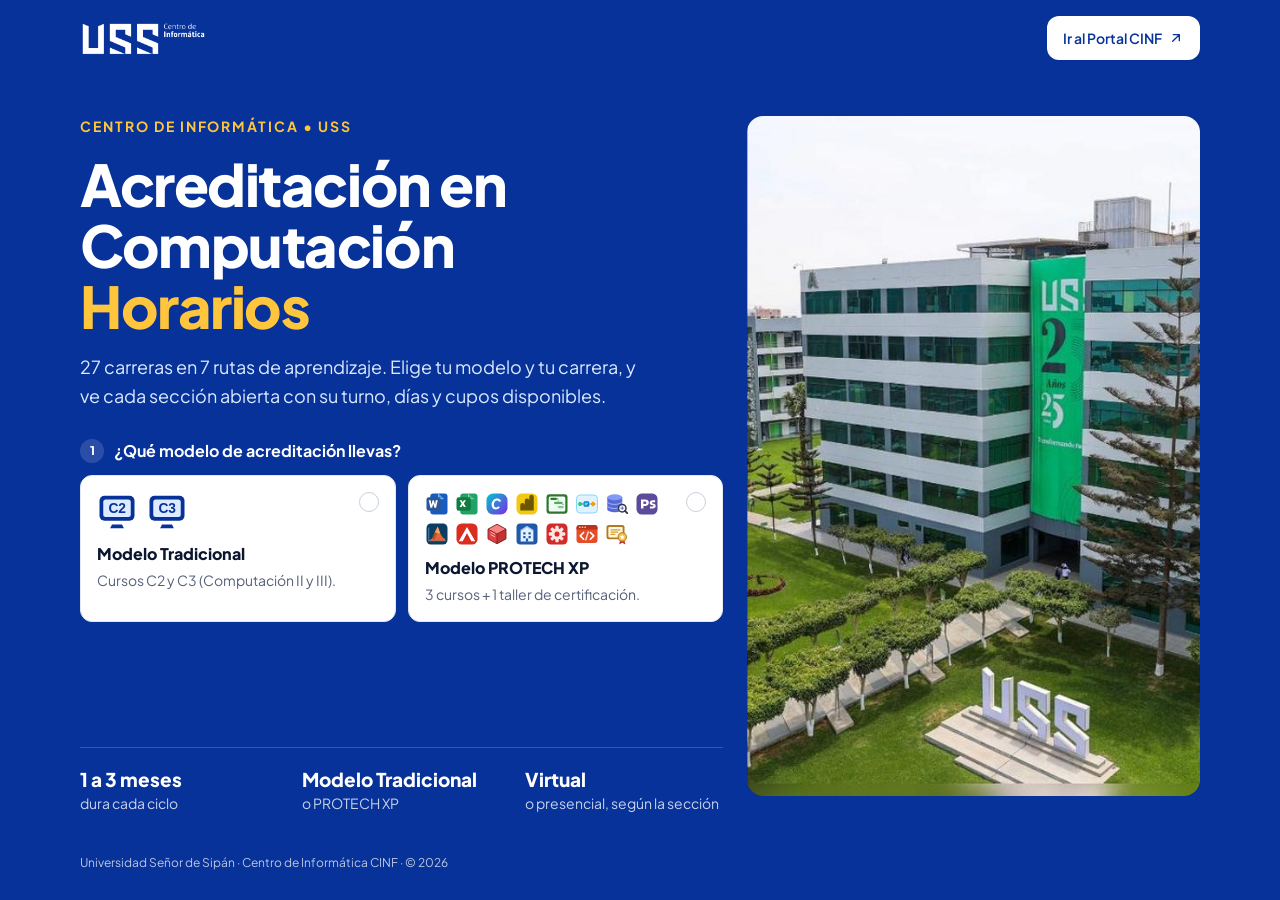
==== commit 15e4b1ad: "feat(datos): leer cupos directamente de columna Cupos y soportar Tot_Mat y Pre_Mat" ====
--- a/index.html
+++ b/index.html
@@ -6,7 +6,7 @@
     <meta name="viewport" content="width=device-width, initial-scale=1" />
     <title>Horarios del Centro de Informática USS | Consulta de cursos</title>
     <meta name="description"
-        content="Elige tu carrera de la Universidad Señor de Sipán y consulta las secciones abiertas del Centro de Informática: turno, días y matriculados." />
+        content="Elige tu carrera de la Universidad Señor de Sipán y consulta las secciones abiertas del Centro de Informática: turno, días y cupos disponibles." />
     <meta name="page-type" content="service" />
     <meta name="site-kind" content="other" />
     <meta name="theme-color" content="#073299" />
@@ -27,7 +27,7 @@
     <link href="https://fonts.googleapis.com/css2?family=Plus+Jakarta+Sans:wght@400;500;600;700;800&display=swap"
         rel="stylesheet" />
 
-    <link rel="stylesheet" href="assets/css/estilos.css?v=74" />
+    <link rel="stylesheet" href="assets/css/estilos.css?v=75" />
     <script>document.documentElement.classList.add('m-enter'); setTimeout(() => document.documentElement.classList.add('m-enter-done'), 700)</script>
 </head>
 
@@ -47,7 +47,7 @@
                 <div class="hero-text hero__grid">
                     <div class="hero__texto">
                         <!-- HeroIntro modular (desacoplado, dimensiones idénticas a GEX) -->
-                        <div id="hero-intro" data-eyebrow="Centro de Informática • USS" data-title-prefix="Acreditación en Computación" data-highlight="Horarios" data-lead="27 carreras en 7 rutas de aprendizaje. Elige tu modelo y tu carrera, y ve cada sección abierta con su turno, días y matriculados."></div>
+                        <div id="hero-intro" data-eyebrow="Centro de Informática • USS" data-title-prefix="Acreditación en Computación" data-highlight="Horarios" data-lead="27 carreras en 7 rutas de aprendizaje. Elige tu modelo y tu carrera, y ve cada sección abierta con su turno, días y cupos disponibles."></div>
                         <script src="assets/js/hero-intro.js"></script>
 
                         <!-- La herramienta: los tres pasos viven en este panel -->
@@ -194,7 +194,7 @@
 
     <!-- Datos (Google Drive) y lógica de selección -->
     <script src="assets/js/config.js?v=49"></script>
-    <script src="assets/js/datos.js?v=54"></script>
+    <script src="assets/js/datos.js?v=56"></script>
     <script src="assets/js/textos.js?v=2"></script>
     <script src="assets/js/index.js?v=70"></script>
     <script type="module">
--- a/assets/css/estilos.css
+++ b/assets/css/estilos.css
@@ -1386,6 +1386,11 @@
     font-weight: 700;
     white-space: nowrap;
     font-variant-numeric: tabular-nums;
+}
+
+.badge-cupos--agotado {
+    color: var(--muted);
+    opacity: 0.65;
 }
 
 /* Columna Registro y Botón Registrar */
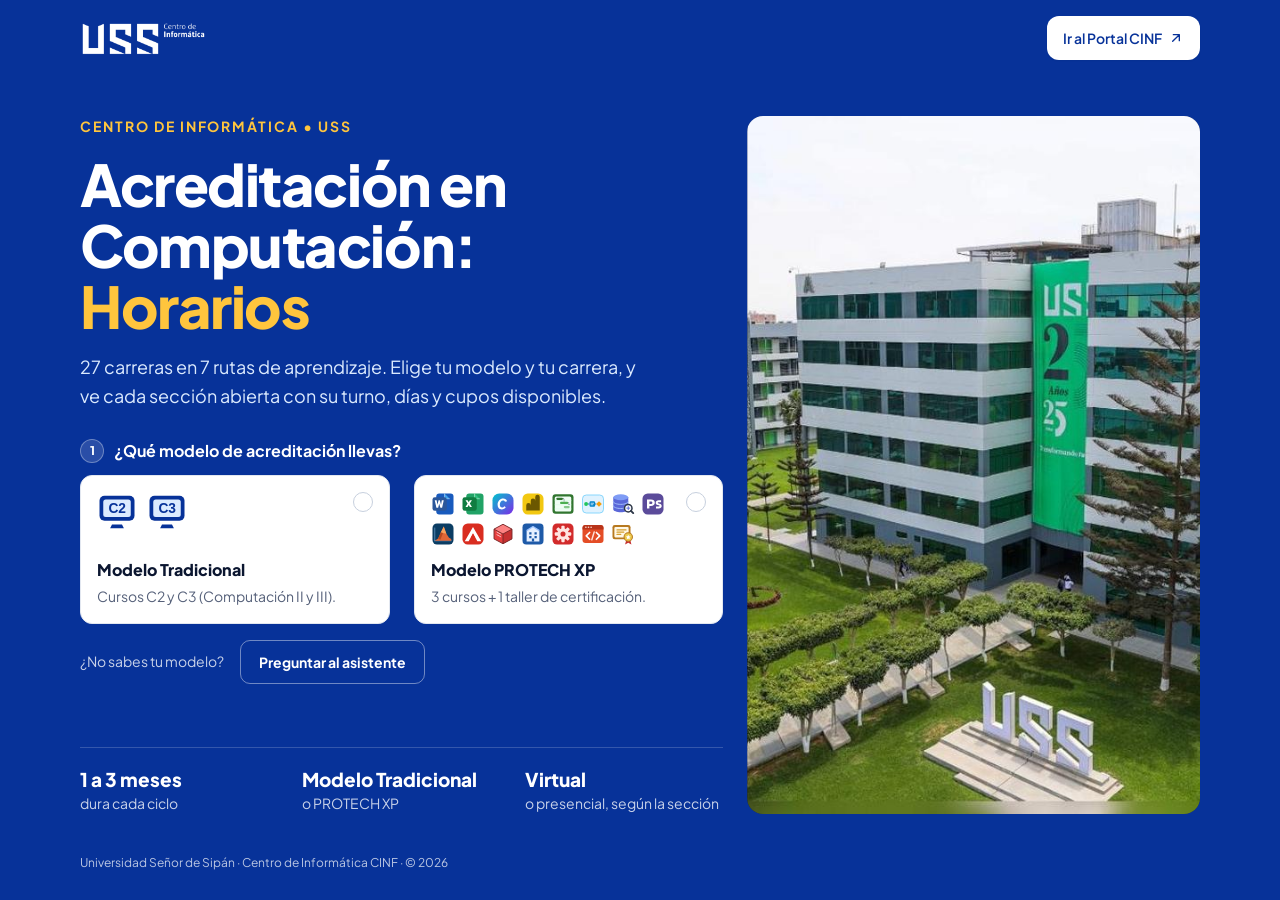
==== commit 77f41d15: "feat(portal): cards simetricas, titulos dinamicos desde bd y sincronizacion con panel admin" ====
--- a/index.html
+++ b/index.html
@@ -27,7 +27,9 @@
     <link href="https://fonts.googleapis.com/css2?family=Plus+Jakarta+Sans:wght@400;500;600;700;800&display=swap"
         rel="stylesheet" />
 
-    <link rel="stylesheet" href="assets/css/estilos.css?v=75" />
+    <link rel="stylesheet" href="assets/css/estilos.css?v=80" />
+    <!-- Capa de movimiento (Taste-Skill 2.5): el proxy del portal reenvía /assets/motion/ a esta app -->
+    <link rel="stylesheet" href="assets/motion/motion.css?v=62" />
     <script>document.documentElement.classList.add('m-enter'); setTimeout(() => document.documentElement.classList.add('m-enter-done'), 700)</script>
 </head>
 
@@ -48,7 +50,7 @@
                     <div class="hero__texto">
                         <!-- HeroIntro modular (desacoplado, dimensiones idénticas a GEX) -->
                         <div id="hero-intro" data-eyebrow="Centro de Informática • USS" data-title-prefix="Acreditación en Computación" data-highlight="Horarios" data-lead="27 carreras en 7 rutas de aprendizaje. Elige tu modelo y tu carrera, y ve cada sección abierta con su turno, días y cupos disponibles."></div>
-                        <script src="assets/js/hero-intro.js"></script>
+                        <script src="assets/js/hero-intro.js?v=2"></script>
 
                         <!-- La herramienta: los tres pasos viven en este panel -->
                         <div class="herramienta" id="tarjeta-carrera">
@@ -99,13 +101,19 @@
                                             certificación.</span>
                                     </div>
                                 </div>
+                                <!-- Quien no sabe su modelo no puede seguir: el asistente del CINF lo resuelve con su código -->
+                                <p class="ayuda-modelo">
+                                    <span>¿No sabes tu modelo?</span>
+                                    <a class="btn btn--claro" href="https://informatica-uss.vercel.app/chatbot"
+                                        target="_blank" rel="noopener">Preguntar al asistente</a>
+                                </p>
                             </div>
 
                             <!-- PASO 2: Carrera (aparece al elegir el modelo) -->
                             <div class="paso" id="vista-carrera" hidden>
                                 <p class="paso__titulo">
                                     <span class="paso__num" aria-hidden="true">2</span>
-                                    <label for="input-carrera-principal">¿Cuál es tu carrera?</label>
+                                    <label for="input-carrera-principal" data-texto="portada.preguntaPaso2">¿Cuál es tu carrera?</label>
                                 </p>
                                 <div class="buscador-fila">
                                     <div class="carrera-combobox" id="carrera-combobox">
@@ -156,7 +164,7 @@
                                 <div class="paso paso-ciclos">
                                     <p class="paso__titulo">
                                         <span class="paso__num" aria-hidden="true">3</span>
-                                        Elige el ciclo y abre sus horarios
+                                        <span data-texto="portada.preguntaPaso3">Elige el ciclo y abre sus horarios</span>
                                     </p>
                                     <div class="grid-ciclos-compacto" id="grid-ciclos"></div>
                                 </div>
@@ -194,12 +202,12 @@
 
     <!-- Datos (Google Drive) y lógica de selección -->
     <script src="assets/js/config.js?v=49"></script>
-    <script src="assets/js/datos.js?v=56"></script>
-    <script src="assets/js/textos.js?v=2"></script>
-    <script src="assets/js/index.js?v=70"></script>
+    <script src="assets/js/datos.js?v=60"></script>
+    <script src="assets/js/textos.js?v=4"></script>
+    <script src="assets/js/index.js?v=71"></script>
     <script type="module">
-        // En el portal (informatica-uss.vercel.app) el proxy no reenvía /assets/motion/;
-        // ahí la capa de movimiento se pide directo al deploy de esta app.
+        // En el portal (informatica-uss.vercel.app) motion.js se pide directo al deploy de esta app,
+        // así el import del módulo no depende de la ruta (/consulta-cursos o /consulta-cursos/).
         const raiz = location.hostname === 'informatica-uss.vercel.app' ? 'https://uss-consulta-curso.vercel.app/' : './';
         import(`${raiz}assets/motion/motion.js?v=61`);
     </script>
--- a/assets/css/estilos.css
+++ b/assets/css/estilos.css
@@ -288,6 +288,8 @@
 .nav--sobre-azul {
     position: absolute;
     inset: 0 0 auto 0;
+    --action: var(--uss-oro);
+    --action-ink: var(--ink);
 }
 
 /* Barra clara fija (página de horarios) */
@@ -451,18 +453,21 @@
     margin: 0 0 28px 0;
 }
 
+/* La foto se estira con la columna de texto: arriba y abajo terminan en la misma línea */
 .hero__frame {
     grid-column: 8 / span 5;
     position: relative;
     align-self: stretch;
-    height: min(680px, calc(100svh - var(--nav-h) - 96px));
-    min-height: 440px;
+    /* La foto no empuja la fila: su alto lo pone la columna de texto (o el que sobra en celular) */
+    contain: size;
+    min-height: max(440px, min(680px, calc(100svh - var(--nav-h) - 96px)));
     border-radius: 16px;
     overflow: hidden;
     background: var(--uss-azul-900);
 }
 
 .hero__media {
+    display: block;
     width: 100%;
     height: 100%;
     object-fit: cover;
@@ -533,6 +538,7 @@
     width: 24px;
     height: 24px;
     flex: none;
+    border: 1px solid rgb(255 255 255 / .32);
     border-radius: 50%;
     background: rgb(255 255 255 / .14);
     color: #ffffff;
@@ -738,7 +744,15 @@
 .selector-modelo-grid {
     display: grid;
     grid-template-columns: repeat(2, minmax(0, 1fr));
-    gap: 12px;
+    gap: 16px 24px;
+    align-items: stretch;
+}
+
+/* Tarjetas de modelo simétricas en ancho y alto (50% / 50%), alineadas verticalmente */
+.card-modelo-opcion {
+    display: flex;
+    flex-direction: column;
+    height: 100%;
 }
 
 .card-modelo-opcion__check {
@@ -759,8 +773,11 @@
 .card-modelo-opcion__iconos {
     display: flex;
     flex-wrap: wrap;
+    align-content: flex-start;
+    align-items: center;
     gap: 6px;
-    margin-bottom: 6px;
+    min-height: 54px;
+    margin-bottom: 8px;
     padding-right: 32px; /* deja libre el círculo de selección */
 }
 
@@ -772,6 +789,7 @@
 /* Modelo Tradicional: dos íconos con la sigla (C2, C3), más grandes para que se lea */
 .card-modelo-opcion__iconos--grandes {
     gap: 10px;
+    align-items: center;
 }
 
 .card-modelo-opcion__iconos--grandes img {
@@ -792,11 +810,26 @@
     color: var(--muted);
 }
 
+/* Ayuda bajo el paso 1: se va al elegir un modelo */
+.ayuda-modelo {
+    display: flex;
+    flex-wrap: wrap;
+    align-items: center;
+    gap: 8px 16px;
+    margin: 16px 0 0;
+    font-size: var(--t-sm);
+    color: rgb(255 255 255 / .78);
+}
+
+.hero:has(.card-modelo-opcion[aria-checked="true"]) .ayuda-modelo {
+    display: none;
+}
+
 /* --- Ciclos --- */
 .grid-ciclos-compacto {
     display: grid;
     grid-template-columns: repeat(2, minmax(0, 1fr));
-    gap: 16px 12px;
+    gap: 16px 24px;
     margin-top: 10px;
 }
 
@@ -849,10 +882,10 @@
     display: flex;
     flex-direction: column;
     gap: 2px;
-    padding-right: 76px; /* Espacio para el badge superpuesto */
 }
 
 .ciclo-btn__mes {
+    padding-right: 76px; /* Espacio para el badge superpuesto; fechas y estado usan todo el ancho */
     font-size: var(--t-lg);
     font-weight: 800;
     line-height: 1.2;
@@ -863,6 +896,61 @@
     font-weight: 700;
     color: var(--uss-azul-700);
     letter-spacing: -0.01em;
+}
+
+.ciclo-btn__fechas {
+    display: flex;
+    flex-wrap: wrap;
+    align-items: center;
+    gap: 4px 10px;
+}
+
+/* Estado del ciclo (lo define el Panel Admin): pastilla al lado de las fechas */
+.ciclo-estado {
+    --estado-ink: #3d475c;
+    --estado-bg: #eef0f4;
+    --estado-line: #d5dae3;
+    --estado-punto: currentColor;
+    display: inline-flex;
+    align-items: center;
+    gap: 6px;
+    height: 22px;
+    padding: 0 10px;
+    border-radius: 999px;
+    border: 1px solid var(--estado-line);
+    background: var(--estado-bg);
+    color: var(--estado-ink);
+    font-size: 11px;
+    font-weight: 800;
+    line-height: 1;
+    letter-spacing: .04em;
+    text-transform: uppercase;
+    white-space: nowrap;
+}
+
+.ciclo-estado::before {
+    content: "";
+    flex: none;
+    width: 6px;
+    height: 6px;
+    border-radius: 50%;
+    background: var(--estado-punto);
+}
+
+.ciclo-estado[hidden] {
+    display: none;
+}
+
+/* Seis tonos separados (verde, azul, amarillo, cian, naranja, rojo); texto ≥ 5:1 sobre su fondo */
+.ciclo-estado[data-estado="ACTIVO"] { --estado-ink: #067647; --estado-bg: #e9f9ef; --estado-line: #a6e5c0; --estado-punto: #12b76a; }
+.ciclo-estado[data-estado="PROGRAMADO"] { --estado-ink: #1849a9; --estado-bg: #eef4ff; --estado-line: #b2ccff; --estado-punto: #2e6bf0; }
+.ciclo-estado[data-estado="PENDIENTE"] { --estado-ink: #7a4f00; --estado-bg: #fff8d6; --estado-line: #f5df8a; --estado-punto: #eab308; }
+.ciclo-estado[data-estado="FINALIZADO"] { --estado-ink: #0b6b80; --estado-bg: #e7f8fb; --estado-line: #a5e3ee; --estado-punto: #06aed4; }
+.ciclo-estado[data-estado="PENDIENTE_CIERRE"] { --estado-ink: #a3410b; --estado-bg: #fff1e6; --estado-line: #fbc79e; --estado-punto: #f97316; }
+.ciclo-estado[data-estado="CERRADO"] { --estado-ink: var(--cerrado); --estado-bg: var(--cerrado-bg); --estado-line: #f8c3bd; --estado-punto: #e5372a; }
+
+.banner-carrera__ruta .ciclo-estado {
+    height: 26px;
 }
 
 .ciclo-btn__footer {
@@ -1792,12 +1880,10 @@
 }
 
 @media (max-width: 1100px) {
-    .selector-modelo-grid,
     .grid-ciclos-compacto {
         grid-template-columns: minmax(0, 1fr);
     }
 
-    .hero:has(#vista-ciclos:not([hidden])) .selector-modelo-grid,
     .hero:has(#vista-ciclos:not([hidden])) .grid-ciclos-compacto {
         grid-template-columns: repeat(2, minmax(0, 1fr));
     }
@@ -1823,10 +1909,21 @@
         max-width: 16ch;
     }
 
+    /* La foto toma el alto que sobra hasta el pie: el hero termina justo en el borde de la pantalla */
+    .hero__grid {
+        grid-template-rows: auto 1fr;
+        row-gap: 24px;
+    }
+
     .hero__frame {
-        min-height: 0;
-        height: 260px;
+        min-height: 200px;
         max-height: none;
+    }
+
+    /* Mismo canal de 24 px que la rejilla de 12: cada tarjeta ocupa 6 columnas justas */
+    .selector-modelo-grid {
+        grid-template-columns: repeat(2, minmax(0, 1fr));
+        gap: 16px 24px;
     }
 }
 
@@ -1857,7 +1954,7 @@
     }
 
     .hero__frame {
-        height: clamp(160px, 22svh, 240px);
+        min-height: 140px;
     }
 
     .hero__datos {
@@ -2058,6 +2155,56 @@
     }
 }
 
+/* Laptops de pantalla baja (1366x768, 1024x768): el hero entra entero en la primera pantalla;
+   los tres datos del pie se van antes de quedar cortados por el borde */
+@media (min-width: 992px) and (max-height: 860px) {
+    .hero-text {
+        padding: 24px 0;
+    }
+
+    .hero__datos {
+        display: none;
+    }
+}
+
+/* Celular: la herramienta manda; la foto del campus queda como franja con el alto que sobre */
+@media (max-width: 639px) {
+    .hero-text {
+        padding: 20px 0;
+    }
+
+    .hero__grid {
+        row-gap: 20px;
+    }
+
+    .hero__frame {
+        min-height: 96px;
+        border-radius: 12px;
+    }
+
+    /* PROTECH: dos filas de cuatro íconos, a la altura de los dos de Tradicional */
+    .card-modelo-opcion__iconos {
+        min-height: 45px;
+    }
+
+    .card-modelo-opcion__iconos:not(.card-modelo-opcion__iconos--grandes) {
+        gap: 5px;
+    }
+
+    .card-modelo-opcion__iconos:not(.card-modelo-opcion__iconos--grandes) img {
+        width: 20px;
+        height: 20px;
+    }
+
+    .card-modelo-opcion__iconos img:nth-child(n + 9) {
+        display: none;
+    }
+
+    .hero__pie {
+        padding-bottom: 16px;
+    }
+}
+
 @media (prefers-reduced-motion: reduce) {
     .estado-red__spinner,
     .esqueleto,
@@ -2072,333 +2219,8 @@
 }
 
 
-/* =====================================================================
-   Capa de movimiento Taste-Skill 2.5 (copia literal de assets/motion/motion.css).
-   Va dentro de estilos.css porque el proxy del portal informatica-uss.vercel.app
-   solo reenvía estilos.css; /assets/motion/ no llega a esta app.
-   ===================================================================== */
-
-/*
-  taste-skill motion.css - the micro-interactions a company site has (figma.com, x.ai): one small
-  opt-in layer over system.css and ui/cards.css. Link it after them (data-motion on <html> is optional);
-  load motion.js once (it adds the tab indicator, the number tick and the card loops).
-  The layer is ON as soon as this file is linked: no attribute is needed (a hover shot of a linked card or photo
-  shows the 2px lift and the 1.03 zoom). <html data-motion="off"> switches the whole layer off; data-motion="live"
-  is the number tick in a headless shot (motion.js).
-  references/motion.md says what moves and how fast. Everything here answers the pointer, the
-  keyboard or a number coming into view once, plus the hero's one entrance on load (the end of this
-  file); nothing moves because the page scrolled (that is a dealt moment's job, assets/moments).
-
-  Hover moves sit under (hover: hover) and (pointer: fine): a phone never keeps a stuck hover.
-  Hover out runs 120ms against 150ms in (motion.md, tokens).
-  Under prefers-reduced-motion colours still change and a press still shows; nothing moves or scales.
-*/
-
-:root {
-  --m-in: 150ms;                              /* hover in: buttons, links, nav, tabs */
-  --m-out: 120ms;                             /* hover out */
-  --m-press: 90ms;                            /* a press */
-  --m-panel: 200ms;                           /* a menu or sheet opening */
-  --m-close: 120ms;                           /* a menu closing */
-  --m-slide: 240ms;                           /* an indicator travelling between two tabs or links */
-  --m-image: 600ms;                           /* a photograph scaling inside its mask */
-  --m-image-out: 400ms;                       /* ...and settling back */
-  --m-ease: var(--ease, cubic-bezier(.2, .8, .2, 1)); /* the one UI ease-out (system.css --ease): fast start, soft landing */
-  --m-ease-io: cubic-bezier(.65, 0, .35, 1);  /* the indicator: leaves and lands softly */
-  --m-ease-enter: cubic-bezier(.22, 1, .36, 1); /* an entrance settling: long soft tail, never past its mark */
-  --m-cycle: 3.2s;                            /* one cycle of a card's loop (2.5-4 s) */
-  --m-lift: -2px;
-}
-
-/* ---------------------------------------------------------------- buttons */
-html:not([data-motion="off"]) .btn {
-  position: relative;
-  transition: background-color var(--m-out) var(--m-ease), color var(--m-out) var(--m-ease),
-              border-color var(--m-out) var(--m-ease), box-shadow var(--m-out) var(--m-ease),
-              transform var(--m-press) var(--m-ease);
-}
-/* the tone moves toward the ground: a black button greys a little on white, a white one on black */
-html:not([data-motion="off"]) .btn--primary:hover { background: color-mix(in oklab, var(--action) 84%, var(--bg)); }
-html:not([data-motion="off"]) .btn--secondary:hover {
-  background: color-mix(in oklab, var(--bg) 92%, var(--ink));
-  border-color: color-mix(in oklab, var(--ink) 32%, transparent);
-}
-html:not([data-motion="off"]) .btn:hover { transition-duration: var(--m-in), var(--m-in), var(--m-in), var(--m-in), var(--m-press); }
-html:not([data-motion="off"]) .btn:active { transform: translateY(1px) scale(.985); }
-/* the step: a button rises 1px on hover (2px on the large size) and presses 1px down with a 1.5% shrink on
-   click; pointer only. The text-link secondary (arrow and block looks) keeps its underline and does not step.
-   Reduced motion keeps the colour change only (see the end of this file). */
-@media (hover: hover) and (pointer: fine) {
-  html:not([data-motion="off"]) .btn:hover { transform: translateY(-1px); }
-  html:not([data-motion="off"]) .btn--xl:hover { transform: translateY(-2px); }
-  html:not([data-motion="off"]):is([data-buttons="arrow"], [data-buttons="block"]) .btn--secondary:hover { transform: none; }
-  html:not([data-motion="off"]) .btn:active { transform: translateY(1px) scale(.985); }
-  html:not([data-motion="off"]):is([data-buttons="arrow"], [data-buttons="block"]) .btn--secondary:active { transform: scale(.985); }
-}
-
-/* the arrow: the text arrow (.btn--arrow, .link) nudges 3px; the drawn arrow (.m-arrow) grows its
-   stem and moves its head 3px, the way a good product site's "Learn more" does. The pointer's move
-   only for a fine pointer; keyboard focus shows it anywhere */
-html:not([data-motion="off"]) :is(.btn--arrow, .link)::after { transition: transform var(--m-out) var(--m-ease); }
-html:not([data-motion="off"]) :is(.btn--arrow, .link):focus-visible::after { transform: translateX(3px); transition-duration: var(--m-in); }
-.m-arrow { width: 12px; height: 12px; flex: none; overflow: visible; fill: none; stroke: currentColor; stroke-width: 1.6;
-           stroke-linecap: round; stroke-linejoin: round; }
-.m-arrow__stem { opacity: 0; transform: scaleX(.2); transform-origin: 1px 50%; transform-box: fill-box;
-                 transition: opacity var(--m-out) var(--m-ease), transform var(--m-out) var(--m-ease); }
-.m-arrow__head { transition: transform var(--m-out) var(--m-ease); }
-:is(a, button):focus-visible > .m-arrow .m-arrow__stem { opacity: 1; transform: none; transition-duration: var(--m-in); }
-:is(a, button):focus-visible > .m-arrow .m-arrow__head { transform: translateX(3px); transition-duration: var(--m-in); }
-@media (hover: hover) and (pointer: fine) {
-  html:not([data-motion="off"]) :is(.btn--arrow, .link):hover::after { transform: translateX(3px); transition-duration: var(--m-in); }
-  :is(a, button):hover > .m-arrow .m-arrow__stem { opacity: 1; transform: none; transition-duration: var(--m-in); }
-  :is(a, button):hover > .m-arrow .m-arrow__head { transform: translateX(3px); transition-duration: var(--m-in); }
-}
-
-/* a pill that is a link (the line above a hero headline) */
-html:not([data-motion="off"]) a.pill { transition: background-color var(--m-out) var(--m-ease), border-color var(--m-out) var(--m-ease); }
-html:not([data-motion="off"]) a.pill:hover { background: color-mix(in oklab, var(--card) 90%, var(--ink)); border-color: var(--line-strong); transition-duration: var(--m-in); }
-
-/* ---------------------------------------------------------------- links: an underline that draws */
-/* .link and links in running text: a rest line, and the ink line draws left to right on hover and
-   leaves to the right. A link in a sentence rests on its own colour at 45% (about 3.3:1 on its
-   ground), so it reads as a link even when it is the same colour as the text (WCAG 1.4.1); .link
-   and .m-link carry an arrow or sit alone and rest on the faint hairline */
-html:not([data-motion="off"]) :is(.link, .m-link, p a:not([class]), .footer ul a, .footer .link) {
-  text-decoration: none;
-  background-image: linear-gradient(currentColor, currentColor), linear-gradient(var(--m-rest, var(--line-strong)), var(--m-rest, var(--line-strong)));
-  background-repeat: no-repeat; background-size: 0% 1px, 100% 1px;
-  background-position: right 0 bottom 0, 0 100%;
-  transition: background-size var(--m-out) var(--m-ease), color var(--m-out) var(--m-ease);
-  padding-bottom: 2px;
-}
-/* set on its own rule: the shared rule above is (0,3,1) through :is(.footer .link) and would win */
-html:not([data-motion="off"]) p a:not([class]) { --m-rest: color-mix(in oklab, currentColor 45%, transparent); }
-html:not([data-motion="off"]) :is(.footer ul a, .m-link--bare):not(:hover, :focus-visible) { background-size: 0% 1px, 0% 1px; }
-html:not([data-motion="off"]) :is(.link, .m-link, p a:not([class]), .footer ul a, .footer .link):is(:hover, :focus-visible) {
-  background-size: 100% 1px, 100% 1px; background-position: left 0 bottom 0, 0 100%; transition-duration: var(--m-in);
-}
-/* the link's arrow is not underlined: the line runs under the words only */
-html:not([data-motion="off"]) .link { background-size: 0% 1px, calc(100% - 1em - var(--s-2)) 1px; }
-html:not([data-motion="off"]) .link:is(:hover, :focus-visible) { background-size: calc(100% - 1em - var(--s-2)) 1px, calc(100% - 1em - var(--s-2)) 1px; }
-html:not([data-motion="off"]) .link, html:not([data-motion="off"]) .link:is(:hover, :focus-visible) { background-position: 0 100%, 0 100%; }
-html:not([data-motion="off"]) .footer ul a:hover { color: var(--ink); }
-
-/* ---------------------------------------------------------------- navigation */
-/* the nav words take no pill (ST-08, ST-11): system.css draws the underline under a word from the left on hover and focus, and
-   takes it away to the right; the page you are on keeps its still bar (system.css draws it, at the same inset) */
-@media (min-width: 1024px) {
-  /* the full-width panel: fades and settles 6px in 200ms with its columns together (one surface, read
-     as one); it closes in 120ms. While one menu is open, the next word swaps the panel at once
-     (motion.js .m-menu-open) */
-  html:not([data-motion="off"]) .nav__menu {
-    transform: translateY(-6px);
-    transition: opacity var(--m-close) var(--m-ease), transform var(--m-close) var(--m-ease), visibility 0s linear var(--m-close);
-  }
-  html:not([data-motion="off"]) .nav__item:is(:hover, :focus-within) > .nav__menu {
-    transition: opacity var(--m-panel) var(--m-ease) 150ms, transform var(--m-panel) var(--m-ease) 150ms, visibility 0s linear 150ms;
-  }
-  /* .m-menu-open comes on when the first panel starts to show (150ms): from then the next word swaps
-     the panel at once. Duration and delay go to 0, the properties stay listed, so the panel that is
-     still fading in finishes its own 200ms instead of snapping */
-  html:not([data-motion="off"]) .nav.m-menu-open .nav__menu,
-  html:not([data-motion="off"]) .nav.m-menu-open .nav__item:is(:hover, :focus-within) > .nav__menu { transition-duration: 0s; transition-delay: 0s; }
-  html:not([data-motion="off"]) .menu-col a { transition: color var(--m-out) var(--m-ease); }
-  html:not([data-motion="off"]) .menu-col a:hover { transition-duration: var(--m-in); }
-  html:not([data-motion="off"]) .menu-card .panel { transition: border-color var(--m-out) var(--m-ease); }
-}
-/* the phone sheet slides in 8px and fades (system.js opens it) */
-@media (max-width: 1023px) {
-  html:not([data-motion="off"]) .nav.is-open .nav__links { transition: opacity var(--m-panel) var(--m-ease), transform var(--m-panel) var(--m-ease); }
-  @starting-style { html:not([data-motion="off"]) .nav.is-open .nav__links { opacity: 0; transform: translateY(-8px); } }
-}
-
-/* ---------------------------------------------------------------- tabs: the indicator slides */
-html:not([data-motion="off"]) .tabs.m-has-ind { position: relative; isolation: isolate; }
-html:not([data-motion="off"]) .tabs.m-has-ind .tab { position: relative; z-index: 1; }
-html:not([data-motion="off"]) .tabs.m-has-ind .tab[aria-selected="true"] { background: transparent; border-color: transparent; }
-/* the pill takes its new size at once and travels by transform alone (motion.js: it starts scaled to
-   the old tab's size at the old place and settles to scale 1 at the new one), so nothing is laid out
-   again while it moves and its corners are true at rest */
-.m-tab-ind {
-  position: absolute; left: 0; top: 0; z-index: 0; width: var(--w, 0px); height: var(--h, 0px);
-  border-radius: var(--r-btn); background: var(--ink); pointer-events: none;
-  transform: translate(var(--x, 0px), var(--y, 0px)) scale(var(--sx, 1), var(--sy, 1)); transform-origin: 0 0;
-  transition: transform var(--m-slide) var(--m-ease-io);
-}
-.m-tab-ind.is-jump { transition: none; }
-html:not([data-motion="off"]) .tab { transition: color var(--m-slide) var(--m-ease), border-color var(--m-out) var(--m-ease), background-color var(--m-out) var(--m-ease); }
-
-/* ---------------------------------------------------------------- focus */
-/* the ring (system.css) is drawn in full in the frame the focus lands; no transition */
-
-/* ---------------------------------------------------------------- cards: a 2px lift */
-/* the card rises 2px, its border and shadow deepen; a card without its own box (.card--open) lifts
-   its panel. Never tilts, flips or follows the pointer */
-html:not([data-motion="off"]) .card:not(.card--open, .card--plan) {
-  transition: transform var(--m-out) var(--m-ease), border-color var(--m-out) var(--m-ease), box-shadow var(--m-out) var(--m-ease);
-}
-html:not([data-motion="off"]) .card--open > .panel { transition: transform var(--m-out) var(--m-ease), box-shadow var(--m-out) var(--m-ease); }
-@media (hover: hover) and (pointer: fine) {
-  html:not([data-motion="off"]) .card:not(.card--open, .card--plan, .m-nolift):hover {
-    transform: translateY(var(--m-lift));
-    border-color: color-mix(in oklab, var(--ink) 16%, transparent);
-    /* the shadow is deeper on a dark card (its lightness l): about .2 on white, .64 on near-black */
-    box-shadow: inset 0 1px 0 var(--c-hi, transparent), 0 1px 2px rgb(0 0 0 / .06),
-                0 14px 32px -18px oklch(from var(--card, #fff) 0 0 0 / calc(0.75 - l * 0.55));
-    transition-duration: 180ms;
-  }
-  html:not([data-motion="off"]) .card--open:not(.m-nolift):hover > .panel {
-    transform: translateY(var(--m-lift)); box-shadow: 0 14px 32px -18px oklch(from var(--bg, #fff) 0 0 0 / calc(0.75 - l * 0.55)); transition-duration: 180ms;
-  }
-}
-
-/* ---------------------------------------------------------------- photographs: 1.03 inside the mask */
-/* a photograph in a link or a linked card grows 3% inside its own mask (the frame, the tile, a .m-zoom wrapper);
-   the mask clips it, so the box never moves. .m-zoom is the hook for any other photograph: wrap it. */
-.m-zoom { overflow: clip; }
-html:not([data-motion="off"]) :is(.frame__img, .tile__media > img, .m-zoom img, .m-zoom > video) {
-  transition: transform var(--m-image-out) var(--m-ease);
-}
-@media (hover: hover) and (pointer: fine) {
-  html:not([data-motion="off"]) :is(a, .card:has(a), .m-zoom):hover :is(.frame__img, .tile__media > img),
-  html:not([data-motion="off"]) .m-zoom:hover :is(img, video) { transform: scale(1.03); transition-duration: var(--m-image); }
-}
-
-/* ---------------------------------------------------------------- inputs, switches, checks */
-html:not([data-motion="off"]) .field :is(input, select, textarea), .m-input {
-  transition: border-color var(--m-out) var(--m-ease), box-shadow var(--m-out) var(--m-ease), background-color var(--m-out) var(--m-ease);
-}
-html:not([data-motion="off"]) .field :is(input, select, textarea):hover, .m-input:hover { border-color: color-mix(in oklab, var(--ink) 48%, transparent); }
-html:not([data-motion="off"]) .field :is(input, select, textarea):focus, .m-input:focus {
-  /* the field's own ring in place of the outline: a 2px line in --action (3:1 on the ground) and a soft halo,
-     there at once like every focus ring (the hover's fade does not apply to focus) */
-  outline: none; border-color: var(--action);
-  box-shadow: 0 0 0 1px var(--action), 0 0 0 4px color-mix(in oklab, var(--action) 20%, transparent); transition-duration: 0s;
-}
-/* a switch: <button class="m-switch" role="switch" aria-checked="false" aria-label="..."></button>
-   (motion.js flips aria-checked on click unless the page handles it). The knob slides in 180ms and
-   stretches 4px while pressed, both by transform (a scaleX from its left edge; on, the 12px shift
-   keeps its right edge where it rests). The off track is ink at 48% (3.3:1 or more against the knob
-   and the ground, the 3:1 a control needs) */
-.m-switch {
-  position: relative; flex: none; width: 40px; height: 24px; padding: 0; border: 0; border-radius: 999px; cursor: pointer;
-  background: color-mix(in oklab, var(--ink) 48%, var(--bg));
-  transition: background-color 180ms var(--m-ease);
-}
-.m-switch::before {
-  content: ""; position: absolute; left: 3px; top: 3px; width: 18px; height: 18px; border-radius: 999px;
-  background: var(--bg); box-shadow: 0 1px 3px rgb(0 0 0 / .25);
-  transform-origin: 0 50%; transition: transform 180ms var(--m-ease);
-}
-.m-switch[aria-checked="true"] { background: var(--action); }
-.m-switch[aria-checked="true"]::before { transform: translateX(16px); background: var(--action-ink); }
-.m-switch:active::before { transform: scaleX(1.22); transition-duration: var(--m-press); }
-.m-switch[aria-checked="true"]:active::before { transform: translateX(12px) scaleX(1.22); }
-.m-switch:hover:not([aria-checked="true"]) { background: color-mix(in oklab, var(--ink) 58%, var(--bg)); }
-/* a check box: <input type="checkbox" class="m-check">, the tick fades in as it grows from 70% to full size, 160ms */
-.m-check {
-  appearance: none; -webkit-appearance: none; flex: none; margin: 0; width: 20px; height: 20px; border-radius: 6px; cursor: pointer;
-  border: 1px solid color-mix(in oklab, var(--ink) 48%, var(--bg)); background: var(--bg) no-repeat center / 14px 14px;
-  display: inline-grid; place-items: center;
-  transition: background-color var(--m-in) var(--m-ease), border-color var(--m-in) var(--m-ease);
-}
-.m-check::before {
-  content: ""; width: 10px; height: 6px; margin-top: -2px; border: solid var(--action-ink); border-width: 0 0 2px 2px;
-  opacity: 0; transform: rotate(-45deg) scale(.7); transform-origin: 50% 50%;
-  transition: transform 160ms var(--m-ease), opacity 100ms var(--m-ease);
-}
-.m-check:hover:not(:checked) { border-color: color-mix(in oklab, var(--ink) 64%, var(--bg)); }
-.m-check:checked { background-color: var(--action); border-color: var(--action); }
-.m-check:checked::before { opacity: 1; transform: rotate(-45deg) scale(1); }
-
-/* ---------------------------------------------------------------- FAQ
-   Every answer stays open (ST-47, system.css): nothing here opens, closes or animates its height. */
-
-/* ---------------------------------------------------------------- numbers that tick once */
-[data-m-count] { font-variant-numeric: tabular-nums; }
-
-/* ---------------------------------------------------------------- loops inside a card's panel */
-/* a CSS loop the page writes inside [data-m-loop] runs one cycle in --m-cycle (2.5-4 s) and repeats
-   while on screen; motion.js pauses it off screen and restarts it on hover (motion.md) */
-[data-m-loop] { --m-cycle: 3.2s; --m-still: 0.6; --m-safe: 48px; }
-/* the pause button (a 32px disc 12px in from the bottom-right corner) gets a clear band: content in
-   the flow ends --m-safe (48px) above the bottom edge, and a fading stage dissolves above that band,
-   never under the button. Size the panel so the loop's subject sits above the fade */
-[data-m-loop]:not(:has(> .stage)) { padding-bottom: var(--m-safe); }
-[data-m-loop] > .stage:is(.stage--fade-b, .stage--fade-br) { bottom: var(--m-safe); }
-/* on a phone (as ui.js does) and under reduced motion a loop holds its finished picture: the frame at
-   --m-still (0-1) of the cycle, set on the loop where the picture is complete */
-@media (max-width: 639px) {
-  [data-m-loop] * { animation-duration: var(--m-cycle) !important; animation-delay: calc(-1 * var(--m-still) * var(--m-cycle)) !important;
-                    animation-play-state: paused !important; }
-}
-[data-m-loop].is-m-off *, [data-m-loop].is-m-paused * { animation-play-state: paused !important; }
-
-/* ---------------------------------------------------------------- the hero's entrance */
-/* Once on load the hero enters (motion.js enter(), motion.md): the h1 line by line out of word masks,
-   then its lead, each button and its facts 60ms apart, the picture settling; about 1.1 s.
-   Markup: data-enter on the hero <section> and the one head line that sets html.m-enter before the
-   first paint (with its 700ms safety mark, m-enter-done). Only the words wait, and only in that window
-   until motion.js takes over (.is-entering): no script, reduced motion, print and data-motion="off"
-   show the hero as written; a script later than the mark finds the words fading in here.
-   The pictures (a photograph, a window, the collage) are never hidden, so nothing blinks or flashes
-   the hero's ground: a photograph waits at 1.05 and a window or collage at .98, by the scale property
-   (it composes with any transform of their own), and they settle by transition as soon as the
-   entrance starts or the mark passes. */
-@media screen and (prefers-reduced-motion: no-preference) {
-  html.m-enter:not(.m-enter-done, [data-motion="off"]) .hero[data-enter]:not([data-enter="off"], .is-entering, .is-entered)
-    :is(h1, h1 ~ *, :has(> h1) ~ *, :has(~ h1)):not([data-enter-media], .hero__bg, .hero__media, .hero__stage, .hero__art, .hero__window, .hero-visual, .ly-collage,
-         :has([data-enter-media], .hero__bg, .hero__media, .hero__stage, .hero__art, .hero__window, .hero-visual, .ly-collage)) { opacity: 0; }
-  /* the mark passed before motion.js arrived: the words fade in instead of appearing at once */
-  html.m-enter.m-enter-done:not([data-motion="off"]) .hero[data-enter]:not([data-enter="off"], .is-entering, .is-entered)
-    :is(h1, h1 ~ *, :has(> h1) ~ *, :has(~ h1)) { transition: opacity 400ms var(--m-ease); }
-  /* the settle: a photograph from 1.05 inside its frame (the hero clips one of its own), anything else from .98 */
-  html.m-enter:not([data-motion="off"]) .hero[data-enter]:not([data-enter="off"], .is-still)
-    :is(:is([data-enter-media], .hero__bg, .hero__media, .hero__stage, .hero__art, .hero__window, .hero-visual, .ly-collage):is(img, picture, video),
-        :is([data-enter-media], .hero__bg, .hero__media, .hero__stage, .hero__art, .hero__window, .hero-visual, .ly-collage) > :is(img, picture, video, .frame__img)) {
-    transition: scale 1100ms var(--m-ease-enter), clip-path 1100ms var(--m-ease-enter);
-  }
-  /* the clip's resting value, kept below the waiting rule's weight so that one wins while it applies */
-  .hero[data-enter] :is([data-enter-media], .hero__bg, .hero__media, .hero__stage, .hero__art, .hero__window, .hero-visual, .ly-collage):is(img, picture, video) { clip-path: inset(0); }
-  html.m-enter:not([data-motion="off"]) .hero[data-enter]:not([data-enter="off"], .is-still)
-    :is([data-enter-media], .hero__bg, .hero__media, .hero__stage, .hero__art, .hero__window, .hero-visual, .ly-collage):not(img, picture, video, :has(> :is(img, picture, video, .frame__img))) {
-    transition: scale 900ms var(--m-ease-enter);
-  }
-  html.m-enter:not(.m-enter-done, [data-motion="off"]) .hero[data-enter]:not([data-enter="off"], .is-entering, .is-entered)
-    :is(:is([data-enter-media], .hero__bg, .hero__media, .hero__stage, .hero__art, .hero__window, .hero-visual, .ly-collage):is(img, picture, video),
-        :is([data-enter-media], .hero__bg, .hero__media, .hero__stage, .hero__art, .hero__window, .hero-visual, .ly-collage) > :is(img, picture, video, .frame__img)) { scale: 1.05; }
-  html.m-enter:not(.m-enter-done, [data-motion="off"]) .hero[data-enter]:not([data-enter="off"], .is-entering, .is-entered)
-    :is([data-enter-media], .hero__bg, .hero__media, .hero__stage, .hero__art, .hero__window, .hero-visual, .ly-collage):is(img, picture, video) { clip-path: inset(2.381%); }   /* a picture that is itself the media (a band under the header, a full-bleed layer) has no frame: its own clip keeps it inside its box while larger, (1 - 1/1.05) / 2 */
-  html.m-enter:not(.m-enter-done, [data-motion="off"]) .hero[data-enter]:not([data-enter="off"], .is-entering, .is-entered)
-    :is([data-enter-media], .hero__bg, .hero__media, .hero__stage, .hero__art, .hero__window, .hero-visual, .ly-collage):not(img, picture, video, :has(> :is(img, picture, video, .frame__img))) { scale: .98; }
-  html.m-enter:not([data-motion="off"]) .hero[data-enter]:not([data-enter="off"], .is-entered) { overflow: clip; }
-}
-/* while it runs: each word of the h1 in its own mask (the masks go when the h1 gets its own nodes back) */
-.hero[data-enter] .m-w { display: inline-block; overflow: clip; vertical-align: top; padding-bottom: .12em; margin-bottom: -.12em; }
-.hero[data-enter] .m-w__in { display: inline-block; }
-
-/* ---------------------------------------------------------------- reduced motion */
-@media (prefers-reduced-motion: reduce) {
-  html:not([data-motion="off"]) .card:hover, html:not([data-motion="off"]) .card--open:hover > .panel,
-  html:not([data-motion="off"]) :is(a, .card:has(a), .m-zoom):hover :is(.frame__img, .tile__media > img, img, video),
-  html:not([data-motion="off"]) .btn:is(:hover, :active), html:not([data-motion="off"]) :is(.btn--arrow, .link):hover::after,
-  :is(a, button):hover > .m-arrow :is(.m-arrow__head, .m-arrow__stem) { transform: none !important; }
-  .m-arrow__stem { opacity: 1; transform: none; }
-  html:not([data-motion="off"]) .nav__menu { transform: none !important; }
-  /* the controls keep their state and their colour change, without travel: the tab pill and the switch
-     knob jump, the tick fades in at full size, the underline is drawn at once */
-  .m-tab-ind { transition: none; }
-  .m-switch::before { transition-property: background-color; }
-  .m-switch:active::before { transform: none; }
-  .m-switch[aria-checked="true"]::before, .m-switch[aria-checked="true"]:active::before { transform: translateX(16px); }
-  .m-check::before { transform: rotate(-45deg) scale(1); transition-property: opacity; }
-  html:not([data-motion="off"]) :is(.link, .m-link, p a:not([class]), .footer ul a, .footer .link) { transition-property: color, opacity, background-color, border-color; }
-  /* a press still shows, as a deeper tone instead of a move */
-  html:not([data-motion="off"]) .btn--primary:active { background: color-mix(in oklab, var(--action) 74%, var(--bg)); }
-  html:not([data-motion="off"]) .btn--secondary:active { background: color-mix(in oklab, var(--bg) 86%, var(--ink)); }
-  [data-m-loop] * { animation-duration: var(--m-cycle) !important; animation-iteration-count: infinite !important;
-                    animation-delay: calc(-1 * var(--m-still) * var(--m-cycle)) !important; animation-play-state: paused !important; }
-}
+/* La capa de movimiento (Taste-Skill 2.5) se enlaza aparte: assets/motion/motion.css en el <head>.
+   El proxy de informatica-uss.vercel.app ya reenvía /consulta-cursos/assets/motion/ a esta app. */
 
 /* Portada: si la lista de carreras hace bajar la página, debajo del hero sigue el azul (no una franja gris) */
 body:has(.hero[data-enter]) {
@@ -2709,3 +2531,241 @@
         display: inline;
     }
 }
+
+/* ==========================================================================
+   Sección de Registro y Guía de 3 Pasos
+   ========================================================================== */
+.seccion-registro {
+    margin-top: 40px;
+    padding-top: 32px;
+    border-top: 1px solid var(--line);
+    scroll-margin-top: 24px;
+}
+
+.seccion-registro[hidden] {
+    display: none !important;
+}
+
+.seccion-registro:not([hidden]) {
+    animation: aparecer-registro 280ms var(--ease) forwards;
+}
+
+@keyframes aparecer-registro {
+    from {
+        opacity: 0;
+        transform: translateY(14px);
+    }
+    to {
+        opacity: 1;
+        transform: translateY(0);
+    }
+}
+
+.seccion-registro__encabezado {
+    text-align: center;
+    max-width: 640px;
+    margin: 0 auto 32px;
+}
+
+.seccion-registro__top-barra {
+    display: flex;
+    align-items: center;
+    justify-content: space-between;
+    margin-bottom: 12px;
+}
+
+.btn-cerrar-registro {
+    background: transparent;
+    border: 1px solid var(--line);
+    color: var(--muted);
+    font-size: 12px;
+    font-weight: 600;
+    padding: 4px 12px;
+    border-radius: 9999px;
+    cursor: pointer;
+    transition: all 140ms var(--ease);
+}
+
+.btn-cerrar-registro:hover {
+    background: var(--surface);
+    color: var(--ink);
+    border-color: #cbd5e1;
+    transform: translateY(-1px);
+}
+
+.badge-etiqueta {
+    display: inline-block;
+    font-size: 11px;
+    font-weight: 700;
+    text-transform: uppercase;
+    letter-spacing: 0.06em;
+    color: var(--uss-azul-700);
+    background: #eef2ff;
+    padding: 4px 12px;
+    border-radius: 9999px;
+    margin-bottom: 10px;
+}
+
+.seccion-registro__titulo {
+    font-size: clamp(22px, 2.5vw, 28px);
+    font-weight: 800;
+    color: var(--ink);
+    letter-spacing: -0.02em;
+    margin: 0 0 10px;
+    line-height: 1.25;
+}
+
+.seccion-registro__subtitulo {
+    font-size: var(--t-sm);
+    color: var(--muted);
+    margin: 0;
+    line-height: 1.5;
+}
+
+.seccion-registro__seleccion {
+    display: inline-flex;
+    align-items: center;
+    gap: 8px;
+    margin-top: 16px;
+    padding: 8px 18px;
+    background: #ecfdf5;
+    border: 1px solid #a7f3d0;
+    border-radius: 9999px;
+    font-size: 13px;
+    color: #065f46;
+    animation: tenue-brillo 2s ease-in-out;
+}
+
+.seccion-registro__seleccion strong {
+    color: #047857;
+    font-weight: 700;
+}
+
+/* Grilla de 3 cards en desktop */
+.registro-cards {
+    display: grid;
+    grid-template-columns: repeat(3, 1fr);
+    gap: 24px;
+    margin-bottom: 40px;
+}
+
+.registro-card {
+    background: var(--surface);
+    border: 1px solid var(--line);
+    border-radius: var(--r-card, 16px);
+    overflow: hidden;
+    display: flex;
+    flex-direction: column;
+    box-shadow: 0 1px 3px rgba(0, 0, 0, 0.03);
+    transition: transform 160ms var(--ease), box-shadow 160ms var(--ease), border-color 160ms var(--ease);
+}
+
+.registro-card:hover {
+    transform: translateY(-2px);
+    box-shadow: 0 12px 28px -4px rgba(7, 50, 153, 0.08);
+    border-color: #cbd5e1;
+}
+
+.registro-card__media {
+    position: relative;
+    width: 100%;
+    aspect-ratio: 16 / 10;
+    background: #f1f5f9;
+    overflow: hidden;
+    display: flex;
+    align-items: center;
+    justify-content: center;
+    border-bottom: 1px solid var(--line);
+}
+
+.registro-card__placeholder {
+    display: flex;
+    flex-direction: column;
+    align-items: center;
+    justify-content: center;
+    gap: 8px;
+    width: 100%;
+    height: 100%;
+    background: linear-gradient(135deg, #f8fafc 0%, #eef2f6 100%);
+}
+
+.registro-card__num {
+    font-size: 36px;
+    font-weight: 800;
+    color: #94a3b8;
+    line-height: 1;
+    letter-spacing: -0.04em;
+}
+
+.registro-card__media-tag {
+    font-size: 11px;
+    font-weight: 700;
+    color: #64748b;
+    background: rgba(255, 255, 255, 0.9);
+    padding: 3px 10px;
+    border-radius: 9999px;
+    border: 1px solid rgba(0, 0, 0, 0.06);
+    letter-spacing: 0.02em;
+}
+
+.registro-card__img {
+    width: 100%;
+    height: 100%;
+    object-fit: cover;
+    display: block;
+    transition: transform 200ms ease;
+}
+
+.registro-card:hover .registro-card__img {
+    transform: scale(1.02);
+}
+
+.registro-card__cuerpo {
+    padding: 20px 22px 24px;
+    display: flex;
+    flex-direction: column;
+    gap: 8px;
+    flex: 1;
+}
+
+.registro-card__paso {
+    font-size: 11px;
+    font-weight: 700;
+    text-transform: uppercase;
+    letter-spacing: 0.06em;
+    color: var(--uss-azul);
+}
+
+.registro-card__titulo {
+    font-size: 16px;
+    font-weight: 700;
+    color: var(--ink);
+    margin: 0;
+    letter-spacing: -0.01em;
+    line-height: 1.35;
+}
+
+.registro-card__texto {
+    font-size: 13px;
+    color: var(--muted);
+    line-height: 1.55;
+    margin: 0;
+}
+
+/* En mobile: una sola columna */
+@media (max-width: 768px) {
+    .registro-cards {
+        grid-template-columns: 1fr;
+        gap: 16px;
+        margin-bottom: 28px;
+    }
+
+    .seccion-registro__encabezado {
+        text-align: left;
+        margin-bottom: 22px;
+    }
+
+    .registro-card__cuerpo {
+        padding: 16px 18px 20px;
+    }
+}
--- a/assets/motion/motion.css
+++ b/assets/motion/motion.css
@@ -0,0 +1,321 @@
+/*
+  taste-skill motion.css - the micro-interactions a company site has (figma.com, x.ai): one small
+  opt-in layer over system.css and ui/cards.css. Link it after them (data-motion on <html> is optional);
+  load motion.js once (it adds the tab indicator, the number tick and the card loops).
+  The layer is ON as soon as this file is linked: no attribute is needed (a hover shot of a linked card or photo
+  shows the 2px lift and the 1.03 zoom). <html data-motion="off"> switches the whole layer off; data-motion="live"
+  is the number tick in a headless shot (motion.js).
+  references/motion.md says what moves and how fast. Everything here answers the pointer, the
+  keyboard or a number coming into view once, plus the hero's one entrance on load (the end of this
+  file); nothing moves because the page scrolled (that is a dealt moment's job, assets/moments).
+
+  Hover moves sit under (hover: hover) and (pointer: fine): a phone never keeps a stuck hover.
+  Hover out runs 120ms against 150ms in (motion.md, tokens).
+  Under prefers-reduced-motion colours still change and a press still shows; nothing moves or scales.
+*/
+
+:root {
+  --m-in: 150ms;                              /* hover in: buttons, links, nav, tabs */
+  --m-out: 120ms;                             /* hover out */
+  --m-press: 90ms;                            /* a press */
+  --m-panel: 200ms;                           /* a menu or sheet opening */
+  --m-close: 120ms;                           /* a menu closing */
+  --m-slide: 240ms;                           /* an indicator travelling between two tabs or links */
+  --m-image: 600ms;                           /* a photograph scaling inside its mask */
+  --m-image-out: 400ms;                       /* ...and settling back */
+  --m-ease: var(--ease, cubic-bezier(.2, .8, .2, 1)); /* the one UI ease-out (system.css --ease): fast start, soft landing */
+  --m-ease-io: cubic-bezier(.65, 0, .35, 1);  /* the indicator: leaves and lands softly */
+  --m-ease-enter: cubic-bezier(.22, 1, .36, 1); /* an entrance settling: long soft tail, never past its mark */
+  --m-cycle: 3.2s;                            /* one cycle of a card's loop (2.5-4 s) */
+  --m-lift: -2px;
+}
+
+/* ---------------------------------------------------------------- buttons */
+html:not([data-motion="off"]) .btn {
+  position: relative;
+  transition: background-color var(--m-out) var(--m-ease), color var(--m-out) var(--m-ease),
+              border-color var(--m-out) var(--m-ease), box-shadow var(--m-out) var(--m-ease),
+              transform var(--m-press) var(--m-ease);
+}
+/* the tone moves toward the ground: a black button greys a little on white, a white one on black */
+html:not([data-motion="off"]) .btn--primary:hover { background: color-mix(in oklab, var(--action) 84%, var(--bg)); }
+html:not([data-motion="off"]) .btn--secondary:hover {
+  background: color-mix(in oklab, var(--bg) 92%, var(--ink));
+  border-color: color-mix(in oklab, var(--ink) 32%, transparent);
+}
+html:not([data-motion="off"]) .btn:hover { transition-duration: var(--m-in), var(--m-in), var(--m-in), var(--m-in), var(--m-press); }
+html:not([data-motion="off"]) .btn:active { transform: translateY(1px) scale(.985); }
+/* the step: a button rises 1px on hover (2px on the large size) and presses 1px down with a 1.5% shrink on
+   click; pointer only. The text-link secondary (arrow and block looks) keeps its underline and does not step.
+   Reduced motion keeps the colour change only (see the end of this file). */
+@media (hover: hover) and (pointer: fine) {
+  html:not([data-motion="off"]) .btn:hover { transform: translateY(-1px); }
+  html:not([data-motion="off"]) .btn--xl:hover { transform: translateY(-2px); }
+  html:not([data-motion="off"]):is([data-buttons="arrow"], [data-buttons="block"]) .btn--secondary:hover { transform: none; }
+  html:not([data-motion="off"]) .btn:active { transform: translateY(1px) scale(.985); }
+  html:not([data-motion="off"]):is([data-buttons="arrow"], [data-buttons="block"]) .btn--secondary:active { transform: scale(.985); }
+}
+
+/* the arrow: the text arrow (.btn--arrow, .link) nudges 3px; the drawn arrow (.m-arrow) grows its
+   stem and moves its head 3px, the way a good product site's "Learn more" does. The pointer's move
+   only for a fine pointer; keyboard focus shows it anywhere */
+html:not([data-motion="off"]) :is(.btn--arrow, .link)::after { transition: transform var(--m-out) var(--m-ease); }
+html:not([data-motion="off"]) :is(.btn--arrow, .link):focus-visible::after { transform: translateX(3px); transition-duration: var(--m-in); }
+.m-arrow { width: 12px; height: 12px; flex: none; overflow: visible; fill: none; stroke: currentColor; stroke-width: 1.6;
+           stroke-linecap: round; stroke-linejoin: round; }
+.m-arrow__stem { opacity: 0; transform: scaleX(.2); transform-origin: 1px 50%; transform-box: fill-box;
+                 transition: opacity var(--m-out) var(--m-ease), transform var(--m-out) var(--m-ease); }
+.m-arrow__head { transition: transform var(--m-out) var(--m-ease); }
+:is(a, button):focus-visible > .m-arrow .m-arrow__stem { opacity: 1; transform: none; transition-duration: var(--m-in); }
+:is(a, button):focus-visible > .m-arrow .m-arrow__head { transform: translateX(3px); transition-duration: var(--m-in); }
+@media (hover: hover) and (pointer: fine) {
+  html:not([data-motion="off"]) :is(.btn--arrow, .link):hover::after { transform: translateX(3px); transition-duration: var(--m-in); }
+  :is(a, button):hover > .m-arrow .m-arrow__stem { opacity: 1; transform: none; transition-duration: var(--m-in); }
+  :is(a, button):hover > .m-arrow .m-arrow__head { transform: translateX(3px); transition-duration: var(--m-in); }
+}
+
+/* a pill that is a link (the line above a hero headline) */
+html:not([data-motion="off"]) a.pill { transition: background-color var(--m-out) var(--m-ease), border-color var(--m-out) var(--m-ease); }
+html:not([data-motion="off"]) a.pill:hover { background: color-mix(in oklab, var(--card) 90%, var(--ink)); border-color: var(--line-strong); transition-duration: var(--m-in); }
+
+/* ---------------------------------------------------------------- links: an underline that draws */
+/* .link and links in running text: a rest line, and the ink line draws left to right on hover and
+   leaves to the right. A link in a sentence rests on its own colour at 45% (about 3.3:1 on its
+   ground), so it reads as a link even when it is the same colour as the text (WCAG 1.4.1); .link
+   and .m-link carry an arrow or sit alone and rest on the faint hairline */
+html:not([data-motion="off"]) :is(.link, .m-link, p a:not([class]), .footer ul a, .footer .link) {
+  text-decoration: none;
+  background-image: linear-gradient(currentColor, currentColor), linear-gradient(var(--m-rest, var(--line-strong)), var(--m-rest, var(--line-strong)));
+  background-repeat: no-repeat; background-size: 0% 1px, 100% 1px;
+  background-position: right 0 bottom 0, 0 100%;
+  transition: background-size var(--m-out) var(--m-ease), color var(--m-out) var(--m-ease);
+  padding-bottom: 2px;
+}
+/* set on its own rule: the shared rule above is (0,3,1) through :is(.footer .link) and would win */
+html:not([data-motion="off"]) p a:not([class]) { --m-rest: color-mix(in oklab, currentColor 45%, transparent); }
+html:not([data-motion="off"]) :is(.footer ul a, .m-link--bare):not(:hover, :focus-visible) { background-size: 0% 1px, 0% 1px; }
+html:not([data-motion="off"]) :is(.link, .m-link, p a:not([class]), .footer ul a, .footer .link):is(:hover, :focus-visible) {
+  background-size: 100% 1px, 100% 1px; background-position: left 0 bottom 0, 0 100%; transition-duration: var(--m-in);
+}
+/* the link's arrow is not underlined: the line runs under the words only */
+html:not([data-motion="off"]) .link { background-size: 0% 1px, calc(100% - 1em - var(--s-2)) 1px; }
+html:not([data-motion="off"]) .link:is(:hover, :focus-visible) { background-size: calc(100% - 1em - var(--s-2)) 1px, calc(100% - 1em - var(--s-2)) 1px; }
+html:not([data-motion="off"]) .link, html:not([data-motion="off"]) .link:is(:hover, :focus-visible) { background-position: 0 100%, 0 100%; }
+html:not([data-motion="off"]) .footer ul a:hover { color: var(--ink); }
+
+/* ---------------------------------------------------------------- navigation */
+/* the nav words take no pill (ST-08, ST-11): system.css draws the underline under a word from the left on hover and focus, and
+   takes it away to the right; the page you are on keeps its still bar (system.css draws it, at the same inset) */
+@media (min-width: 1024px) {
+  /* the full-width panel: fades and settles 6px in 200ms with its columns together (one surface, read
+     as one); it closes in 120ms. While one menu is open, the next word swaps the panel at once
+     (motion.js .m-menu-open) */
+  html:not([data-motion="off"]) .nav__menu {
+    transform: translateY(-6px);
+    transition: opacity var(--m-close) var(--m-ease), transform var(--m-close) var(--m-ease), visibility 0s linear var(--m-close);
+  }
+  html:not([data-motion="off"]) .nav__item:is(:hover, :focus-within) > .nav__menu {
+    transition: opacity var(--m-panel) var(--m-ease) 150ms, transform var(--m-panel) var(--m-ease) 150ms, visibility 0s linear 150ms;
+  }
+  /* .m-menu-open comes on when the first panel starts to show (150ms): from then the next word swaps
+     the panel at once. Duration and delay go to 0, the properties stay listed, so the panel that is
+     still fading in finishes its own 200ms instead of snapping */
+  html:not([data-motion="off"]) .nav.m-menu-open .nav__menu,
+  html:not([data-motion="off"]) .nav.m-menu-open .nav__item:is(:hover, :focus-within) > .nav__menu { transition-duration: 0s; transition-delay: 0s; }
+  html:not([data-motion="off"]) .menu-col a { transition: color var(--m-out) var(--m-ease); }
+  html:not([data-motion="off"]) .menu-col a:hover { transition-duration: var(--m-in); }
+  html:not([data-motion="off"]) .menu-card .panel { transition: border-color var(--m-out) var(--m-ease); }
+}
+/* the phone sheet slides in 8px and fades (system.js opens it) */
+@media (max-width: 1023px) {
+  html:not([data-motion="off"]) .nav.is-open .nav__links { transition: opacity var(--m-panel) var(--m-ease), transform var(--m-panel) var(--m-ease); }
+  @starting-style { html:not([data-motion="off"]) .nav.is-open .nav__links { opacity: 0; transform: translateY(-8px); } }
+}
+
+/* ---------------------------------------------------------------- tabs: the indicator slides */
+html:not([data-motion="off"]) .tabs.m-has-ind { position: relative; isolation: isolate; }
+html:not([data-motion="off"]) .tabs.m-has-ind .tab { position: relative; z-index: 1; }
+html:not([data-motion="off"]) .tabs.m-has-ind .tab[aria-selected="true"] { background: transparent; border-color: transparent; }
+/* the pill takes its new size at once and travels by transform alone (motion.js: it starts scaled to
+   the old tab's size at the old place and settles to scale 1 at the new one), so nothing is laid out
+   again while it moves and its corners are true at rest */
+.m-tab-ind {
+  position: absolute; left: 0; top: 0; z-index: 0; width: var(--w, 0px); height: var(--h, 0px);
+  border-radius: var(--r-btn); background: var(--ink); pointer-events: none;
+  transform: translate(var(--x, 0px), var(--y, 0px)) scale(var(--sx, 1), var(--sy, 1)); transform-origin: 0 0;
+  transition: transform var(--m-slide) var(--m-ease-io);
+}
+.m-tab-ind.is-jump { transition: none; }
+html:not([data-motion="off"]) .tab { transition: color var(--m-slide) var(--m-ease), border-color var(--m-out) var(--m-ease), background-color var(--m-out) var(--m-ease); }
+
+/* ---------------------------------------------------------------- focus */
+/* the ring (system.css) is drawn in full in the frame the focus lands; no transition */
+
+/* ---------------------------------------------------------------- cards: a 2px lift */
+/* the card rises 2px, its border and shadow deepen; a card without its own box (.card--open) lifts
+   its panel. Never tilts, flips or follows the pointer */
+html:not([data-motion="off"]) .card:not(.card--open, .card--plan) {
+  transition: transform var(--m-out) var(--m-ease), border-color var(--m-out) var(--m-ease), box-shadow var(--m-out) var(--m-ease);
+}
+html:not([data-motion="off"]) .card--open > .panel { transition: transform var(--m-out) var(--m-ease), box-shadow var(--m-out) var(--m-ease); }
+@media (hover: hover) and (pointer: fine) {
+  html:not([data-motion="off"]) .card:not(.card--open, .card--plan, .m-nolift):hover {
+    transform: translateY(var(--m-lift));
+    border-color: color-mix(in oklab, var(--ink) 16%, transparent);
+    /* the shadow is deeper on a dark card (its lightness l): about .2 on white, .64 on near-black */
+    box-shadow: inset 0 1px 0 var(--c-hi, transparent), 0 1px 2px rgb(0 0 0 / .06),
+                0 14px 32px -18px oklch(from var(--card, #fff) 0 0 0 / calc(0.75 - l * 0.55));
+    transition-duration: 180ms;
+  }
+  html:not([data-motion="off"]) .card--open:not(.m-nolift):hover > .panel {
+    transform: translateY(var(--m-lift)); box-shadow: 0 14px 32px -18px oklch(from var(--bg, #fff) 0 0 0 / calc(0.75 - l * 0.55)); transition-duration: 180ms;
+  }
+}
+
+/* ---------------------------------------------------------------- photographs: 1.03 inside the mask */
+/* a photograph in a link or a linked card grows 3% inside its own mask (the frame, the tile, a .m-zoom wrapper);
+   the mask clips it, so the box never moves. .m-zoom is the hook for any other photograph: wrap it. */
+.m-zoom { overflow: clip; }
+html:not([data-motion="off"]) :is(.frame__img, .tile__media > img, .m-zoom img, .m-zoom > video) {
+  transition: transform var(--m-image-out) var(--m-ease);
+}
+@media (hover: hover) and (pointer: fine) {
+  html:not([data-motion="off"]) :is(a, .card:has(a), .m-zoom):hover :is(.frame__img, .tile__media > img),
+  html:not([data-motion="off"]) .m-zoom:hover :is(img, video) { transform: scale(1.03); transition-duration: var(--m-image); }
+}
+
+/* ---------------------------------------------------------------- inputs, switches, checks */
+html:not([data-motion="off"]) .field :is(input, select, textarea), .m-input {
+  transition: border-color var(--m-out) var(--m-ease), box-shadow var(--m-out) var(--m-ease), background-color var(--m-out) var(--m-ease);
+}
+html:not([data-motion="off"]) .field :is(input, select, textarea):hover, .m-input:hover { border-color: color-mix(in oklab, var(--ink) 48%, transparent); }
+html:not([data-motion="off"]) .field :is(input, select, textarea):focus, .m-input:focus {
+  /* the field's own ring in place of the outline: a 2px line in --action (3:1 on the ground) and a soft halo,
+     there at once like every focus ring (the hover's fade does not apply to focus) */
+  outline: none; border-color: var(--action);
+  box-shadow: 0 0 0 1px var(--action), 0 0 0 4px color-mix(in oklab, var(--action) 20%, transparent); transition-duration: 0s;
+}
+/* a switch: <button class="m-switch" role="switch" aria-checked="false" aria-label="..."></button>
+   (motion.js flips aria-checked on click unless the page handles it). The knob slides in 180ms and
+   stretches 4px while pressed, both by transform (a scaleX from its left edge; on, the 12px shift
+   keeps its right edge where it rests). The off track is ink at 48% (3.3:1 or more against the knob
+   and the ground, the 3:1 a control needs) */
+.m-switch {
+  position: relative; flex: none; width: 40px; height: 24px; padding: 0; border: 0; border-radius: 999px; cursor: pointer;
+  background: color-mix(in oklab, var(--ink) 48%, var(--bg));
+  transition: background-color 180ms var(--m-ease);
+}
+.m-switch::before {
+  content: ""; position: absolute; left: 3px; top: 3px; width: 18px; height: 18px; border-radius: 999px;
+  background: var(--bg); box-shadow: 0 1px 3px rgb(0 0 0 / .25);
+  transform-origin: 0 50%; transition: transform 180ms var(--m-ease);
+}
+.m-switch[aria-checked="true"] { background: var(--action); }
+.m-switch[aria-checked="true"]::before { transform: translateX(16px); background: var(--action-ink); }
+.m-switch:active::before { transform: scaleX(1.22); transition-duration: var(--m-press); }
+.m-switch[aria-checked="true"]:active::before { transform: translateX(12px) scaleX(1.22); }
+.m-switch:hover:not([aria-checked="true"]) { background: color-mix(in oklab, var(--ink) 58%, var(--bg)); }
+/* a check box: <input type="checkbox" class="m-check">, the tick fades in as it grows from 70% to full size, 160ms */
+.m-check {
+  appearance: none; -webkit-appearance: none; flex: none; margin: 0; width: 20px; height: 20px; border-radius: 6px; cursor: pointer;
+  border: 1px solid color-mix(in oklab, var(--ink) 48%, var(--bg)); background: var(--bg) no-repeat center / 14px 14px;
+  display: inline-grid; place-items: center;
+  transition: background-color var(--m-in) var(--m-ease), border-color var(--m-in) var(--m-ease);
+}
+.m-check::before {
+  content: ""; width: 10px; height: 6px; margin-top: -2px; border: solid var(--action-ink); border-width: 0 0 2px 2px;
+  opacity: 0; transform: rotate(-45deg) scale(.7); transform-origin: 50% 50%;
+  transition: transform 160ms var(--m-ease), opacity 100ms var(--m-ease);
+}
+.m-check:hover:not(:checked) { border-color: color-mix(in oklab, var(--ink) 64%, var(--bg)); }
+.m-check:checked { background-color: var(--action); border-color: var(--action); }
+.m-check:checked::before { opacity: 1; transform: rotate(-45deg) scale(1); }
+
+/* ---------------------------------------------------------------- FAQ
+   Every answer stays open (ST-47, system.css): nothing here opens, closes or animates its height. */
+
+/* ---------------------------------------------------------------- numbers that tick once */
+[data-m-count] { font-variant-numeric: tabular-nums; }
+
+/* ---------------------------------------------------------------- loops inside a card's panel */
+/* a CSS loop the page writes inside [data-m-loop] runs one cycle in --m-cycle (2.5-4 s) and repeats
+   while on screen; motion.js pauses it off screen and restarts it on hover (motion.md) */
+[data-m-loop] { --m-cycle: 3.2s; --m-still: 0.6; --m-safe: 48px; }
+/* the pause button (a 32px disc 12px in from the bottom-right corner) gets a clear band: content in
+   the flow ends --m-safe (48px) above the bottom edge, and a fading stage dissolves above that band,
+   never under the button. Size the panel so the loop's subject sits above the fade */
+[data-m-loop]:not(:has(> .stage)) { padding-bottom: var(--m-safe); }
+[data-m-loop] > .stage:is(.stage--fade-b, .stage--fade-br) { bottom: var(--m-safe); }
+/* on a phone (as ui.js does) and under reduced motion a loop holds its finished picture: the frame at
+   --m-still (0-1) of the cycle, set on the loop where the picture is complete */
+@media (max-width: 639px) {
+  [data-m-loop] * { animation-duration: var(--m-cycle) !important; animation-delay: calc(-1 * var(--m-still) * var(--m-cycle)) !important;
+                    animation-play-state: paused !important; }
+}
+[data-m-loop].is-m-off *, [data-m-loop].is-m-paused * { animation-play-state: paused !important; }
+
+/* ---------------------------------------------------------------- the hero's entrance */
+/* Once on load the hero enters (motion.js enter(), motion.md): the h1 line by line out of word masks,
+   then its lead, each button and its facts 60ms apart, the picture settling; about 1.1 s.
+   Markup: data-enter on the hero <section> and the one head line that sets html.m-enter before the
+   first paint (with its 700ms safety mark, m-enter-done). Only the words wait, and only in that window
+   until motion.js takes over (.is-entering): no script, reduced motion, print and data-motion="off"
+   show the hero as written; a script later than the mark finds the words fading in here.
+   The pictures (a photograph, a window, the collage) are never hidden, so nothing blinks or flashes
+   the hero's ground: a photograph waits at 1.05 and a window or collage at .98, by the scale property
+   (it composes with any transform of their own), and they settle by transition as soon as the
+   entrance starts or the mark passes. */
+@media screen and (prefers-reduced-motion: no-preference) {
+  html.m-enter:not(.m-enter-done, [data-motion="off"]) .hero[data-enter]:not([data-enter="off"], .is-entering, .is-entered)
+    :is(h1, h1 ~ *, :has(> h1) ~ *, :has(~ h1)):not([data-enter-media], .hero__bg, .hero__media, .hero__stage, .hero__art, .hero__window, .hero-visual, .ly-collage,
+         :has([data-enter-media], .hero__bg, .hero__media, .hero__stage, .hero__art, .hero__window, .hero-visual, .ly-collage)) { opacity: 0; }
+  /* the mark passed before motion.js arrived: the words fade in instead of appearing at once */
+  html.m-enter.m-enter-done:not([data-motion="off"]) .hero[data-enter]:not([data-enter="off"], .is-entering, .is-entered)
+    :is(h1, h1 ~ *, :has(> h1) ~ *, :has(~ h1)) { transition: opacity 400ms var(--m-ease); }
+  /* the settle: a photograph from 1.05 inside its frame (the hero clips one of its own), anything else from .98 */
+  html.m-enter:not([data-motion="off"]) .hero[data-enter]:not([data-enter="off"], .is-still)
+    :is(:is([data-enter-media], .hero__bg, .hero__media, .hero__stage, .hero__art, .hero__window, .hero-visual, .ly-collage):is(img, picture, video),
+        :is([data-enter-media], .hero__bg, .hero__media, .hero__stage, .hero__art, .hero__window, .hero-visual, .ly-collage) > :is(img, picture, video, .frame__img)) {
+    transition: scale 1100ms var(--m-ease-enter), clip-path 1100ms var(--m-ease-enter);
+  }
+  /* the clip's resting value, kept below the waiting rule's weight so that one wins while it applies */
+  .hero[data-enter] :is([data-enter-media], .hero__bg, .hero__media, .hero__stage, .hero__art, .hero__window, .hero-visual, .ly-collage):is(img, picture, video) { clip-path: inset(0); }
+  html.m-enter:not([data-motion="off"]) .hero[data-enter]:not([data-enter="off"], .is-still)
+    :is([data-enter-media], .hero__bg, .hero__media, .hero__stage, .hero__art, .hero__window, .hero-visual, .ly-collage):not(img, picture, video, :has(> :is(img, picture, video, .frame__img))) {
+    transition: scale 900ms var(--m-ease-enter);
+  }
+  html.m-enter:not(.m-enter-done, [data-motion="off"]) .hero[data-enter]:not([data-enter="off"], .is-entering, .is-entered)
+    :is(:is([data-enter-media], .hero__bg, .hero__media, .hero__stage, .hero__art, .hero__window, .hero-visual, .ly-collage):is(img, picture, video),
+        :is([data-enter-media], .hero__bg, .hero__media, .hero__stage, .hero__art, .hero__window, .hero-visual, .ly-collage) > :is(img, picture, video, .frame__img)) { scale: 1.05; }
+  html.m-enter:not(.m-enter-done, [data-motion="off"]) .hero[data-enter]:not([data-enter="off"], .is-entering, .is-entered)
+    :is([data-enter-media], .hero__bg, .hero__media, .hero__stage, .hero__art, .hero__window, .hero-visual, .ly-collage):is(img, picture, video) { clip-path: inset(2.381%); }   /* a picture that is itself the media (a band under the header, a full-bleed layer) has no frame: its own clip keeps it inside its box while larger, (1 - 1/1.05) / 2 */
+  html.m-enter:not(.m-enter-done, [data-motion="off"]) .hero[data-enter]:not([data-enter="off"], .is-entering, .is-entered)
+    :is([data-enter-media], .hero__bg, .hero__media, .hero__stage, .hero__art, .hero__window, .hero-visual, .ly-collage):not(img, picture, video, :has(> :is(img, picture, video, .frame__img))) { scale: .98; }
+  html.m-enter:not([data-motion="off"]) .hero[data-enter]:not([data-enter="off"], .is-entered) { overflow: clip; }
+}
+/* while it runs: each word of the h1 in its own mask (the masks go when the h1 gets its own nodes back) */
+.hero[data-enter] .m-w { display: inline-block; overflow: clip; vertical-align: top; padding-bottom: .12em; margin-bottom: -.12em; }
+.hero[data-enter] .m-w__in { display: inline-block; }
+
+/* ---------------------------------------------------------------- reduced motion */
+@media (prefers-reduced-motion: reduce) {
+  html:not([data-motion="off"]) .card:hover, html:not([data-motion="off"]) .card--open:hover > .panel,
+  html:not([data-motion="off"]) :is(a, .card:has(a), .m-zoom):hover :is(.frame__img, .tile__media > img, img, video),
+  html:not([data-motion="off"]) .btn:is(:hover, :active), html:not([data-motion="off"]) :is(.btn--arrow, .link):hover::after,
+  :is(a, button):hover > .m-arrow :is(.m-arrow__head, .m-arrow__stem) { transform: none !important; }
+  .m-arrow__stem { opacity: 1; transform: none; }
+  html:not([data-motion="off"]) .nav__menu { transform: none !important; }
+  /* the controls keep their state and their colour change, without travel: the tab pill and the switch
+     knob jump, the tick fades in at full size, the underline is drawn at once */
+  .m-tab-ind { transition: none; }
+  .m-switch::before { transition-property: background-color; }
+  .m-switch:active::before { transform: none; }
+  .m-switch[aria-checked="true"]::before, .m-switch[aria-checked="true"]:active::before { transform: translateX(16px); }
+  .m-check::before { transform: rotate(-45deg) scale(1); transition-property: opacity; }
+  html:not([data-motion="off"]) :is(.link, .m-link, p a:not([class]), .footer ul a, .footer .link) { transition-property: color, opacity, background-color, border-color; }
+  /* a press still shows, as a deeper tone instead of a move */
+  html:not([data-motion="off"]) .btn--primary:active { background: color-mix(in oklab, var(--action) 74%, var(--bg)); }
+  html:not([data-motion="off"]) .btn--secondary:active { background: color-mix(in oklab, var(--bg) 86%, var(--ink)); }
+  [data-m-loop] * { animation-duration: var(--m-cycle) !important; animation-iteration-count: infinite !important;
+                    animation-delay: calc(-1 * var(--m-still) * var(--m-cycle)) !important; animation-play-state: paused !important; }
+}
